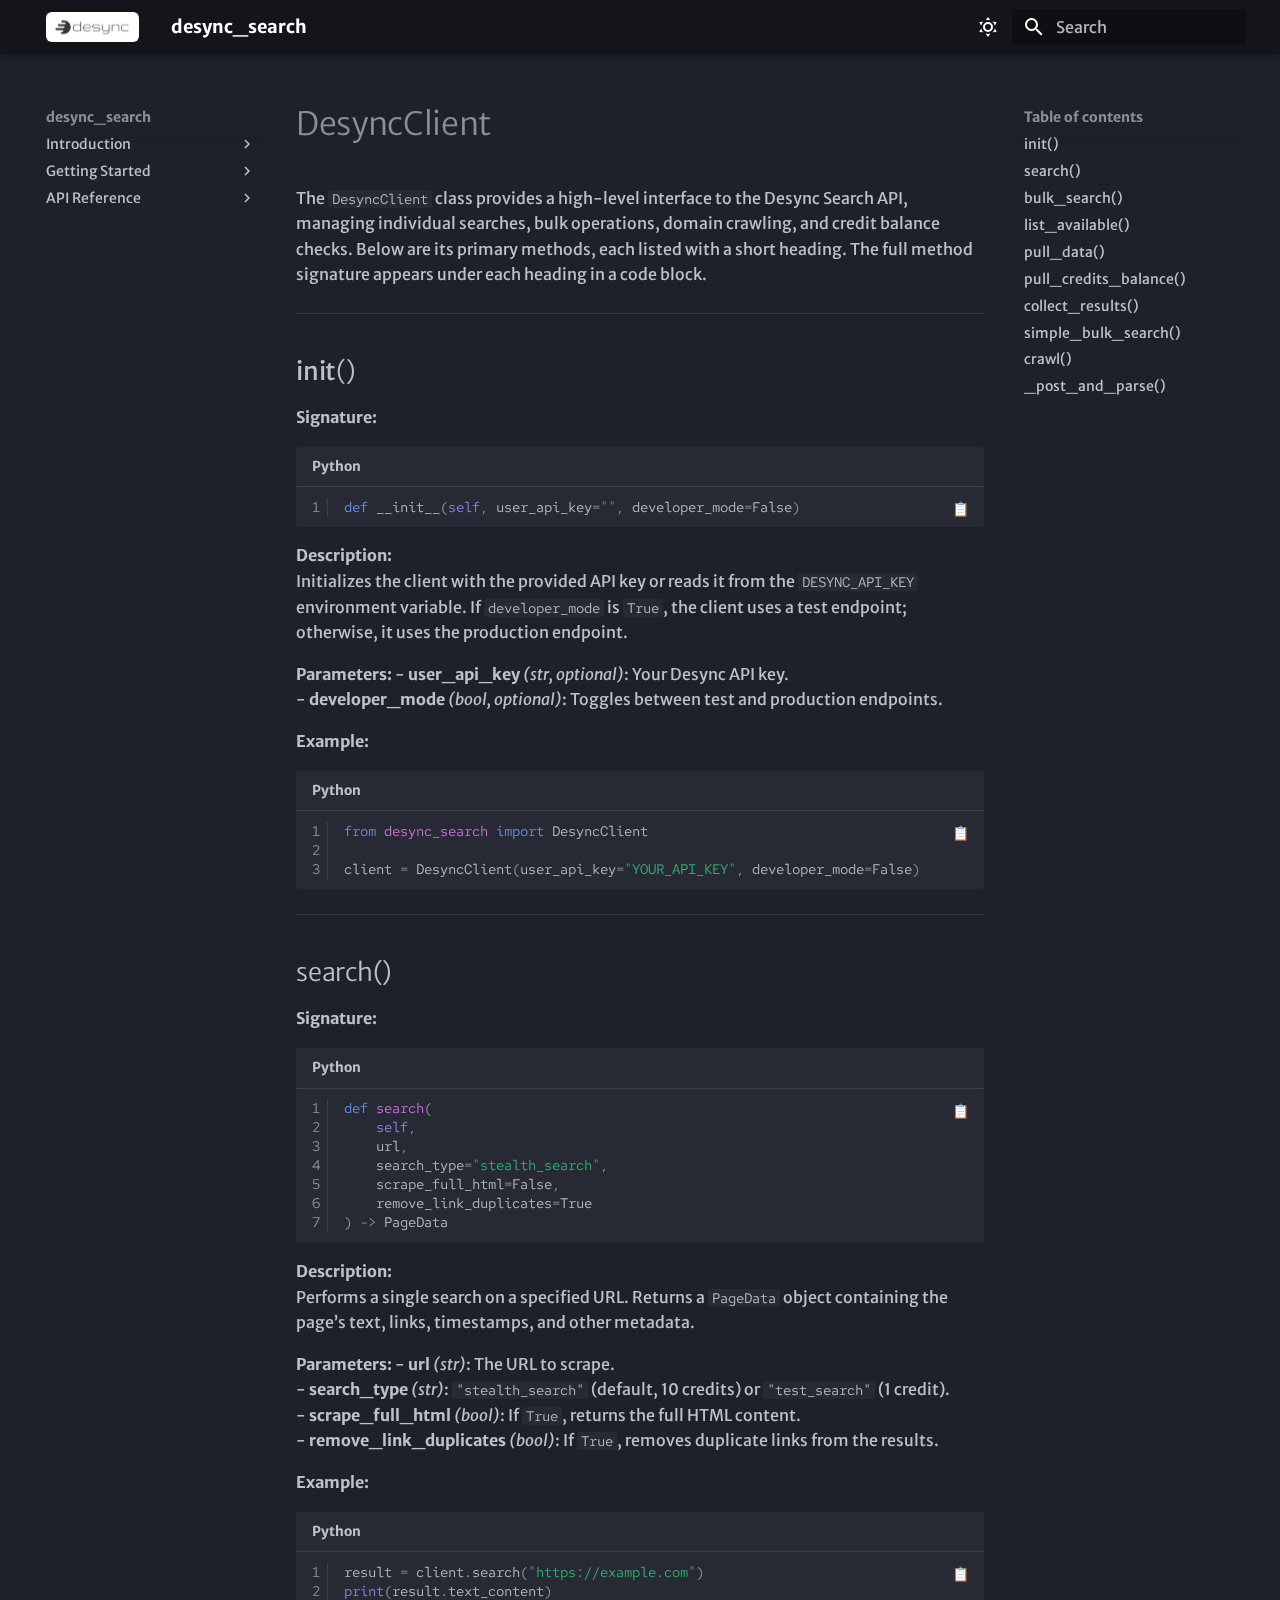
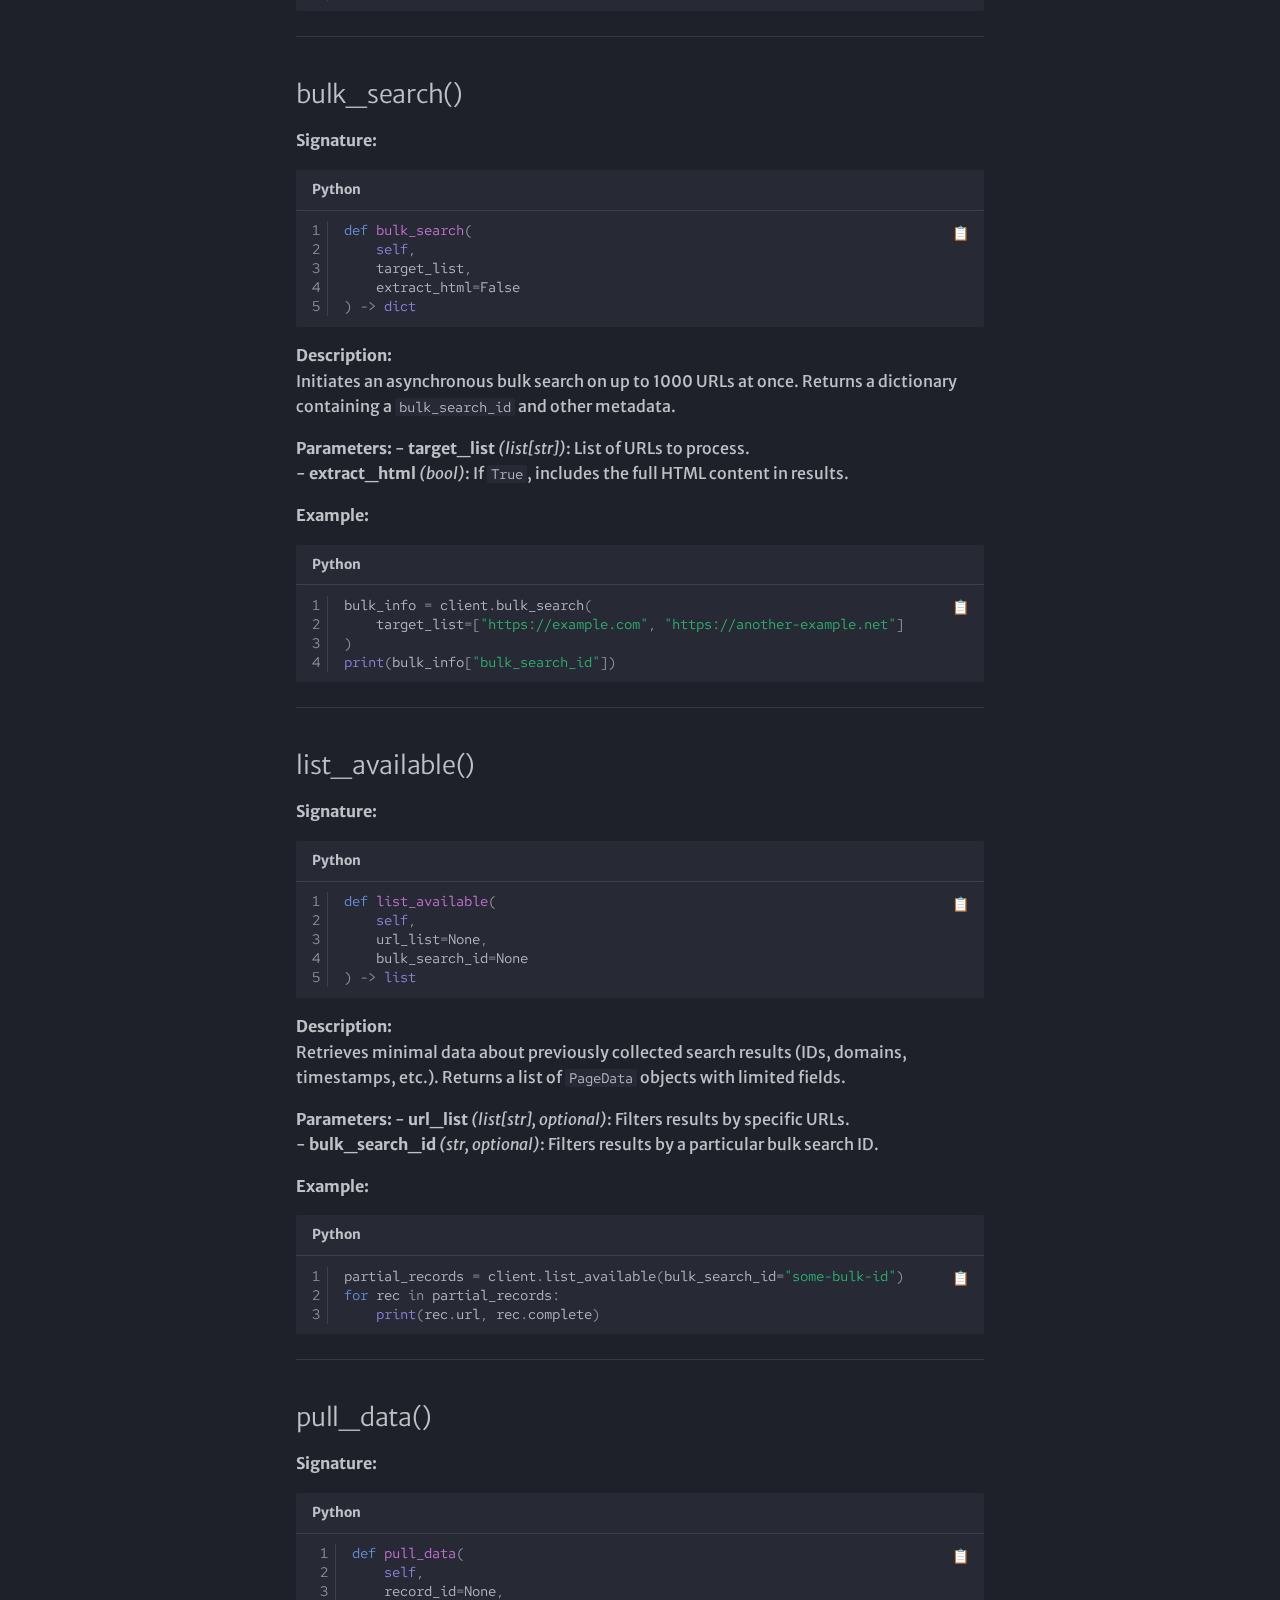
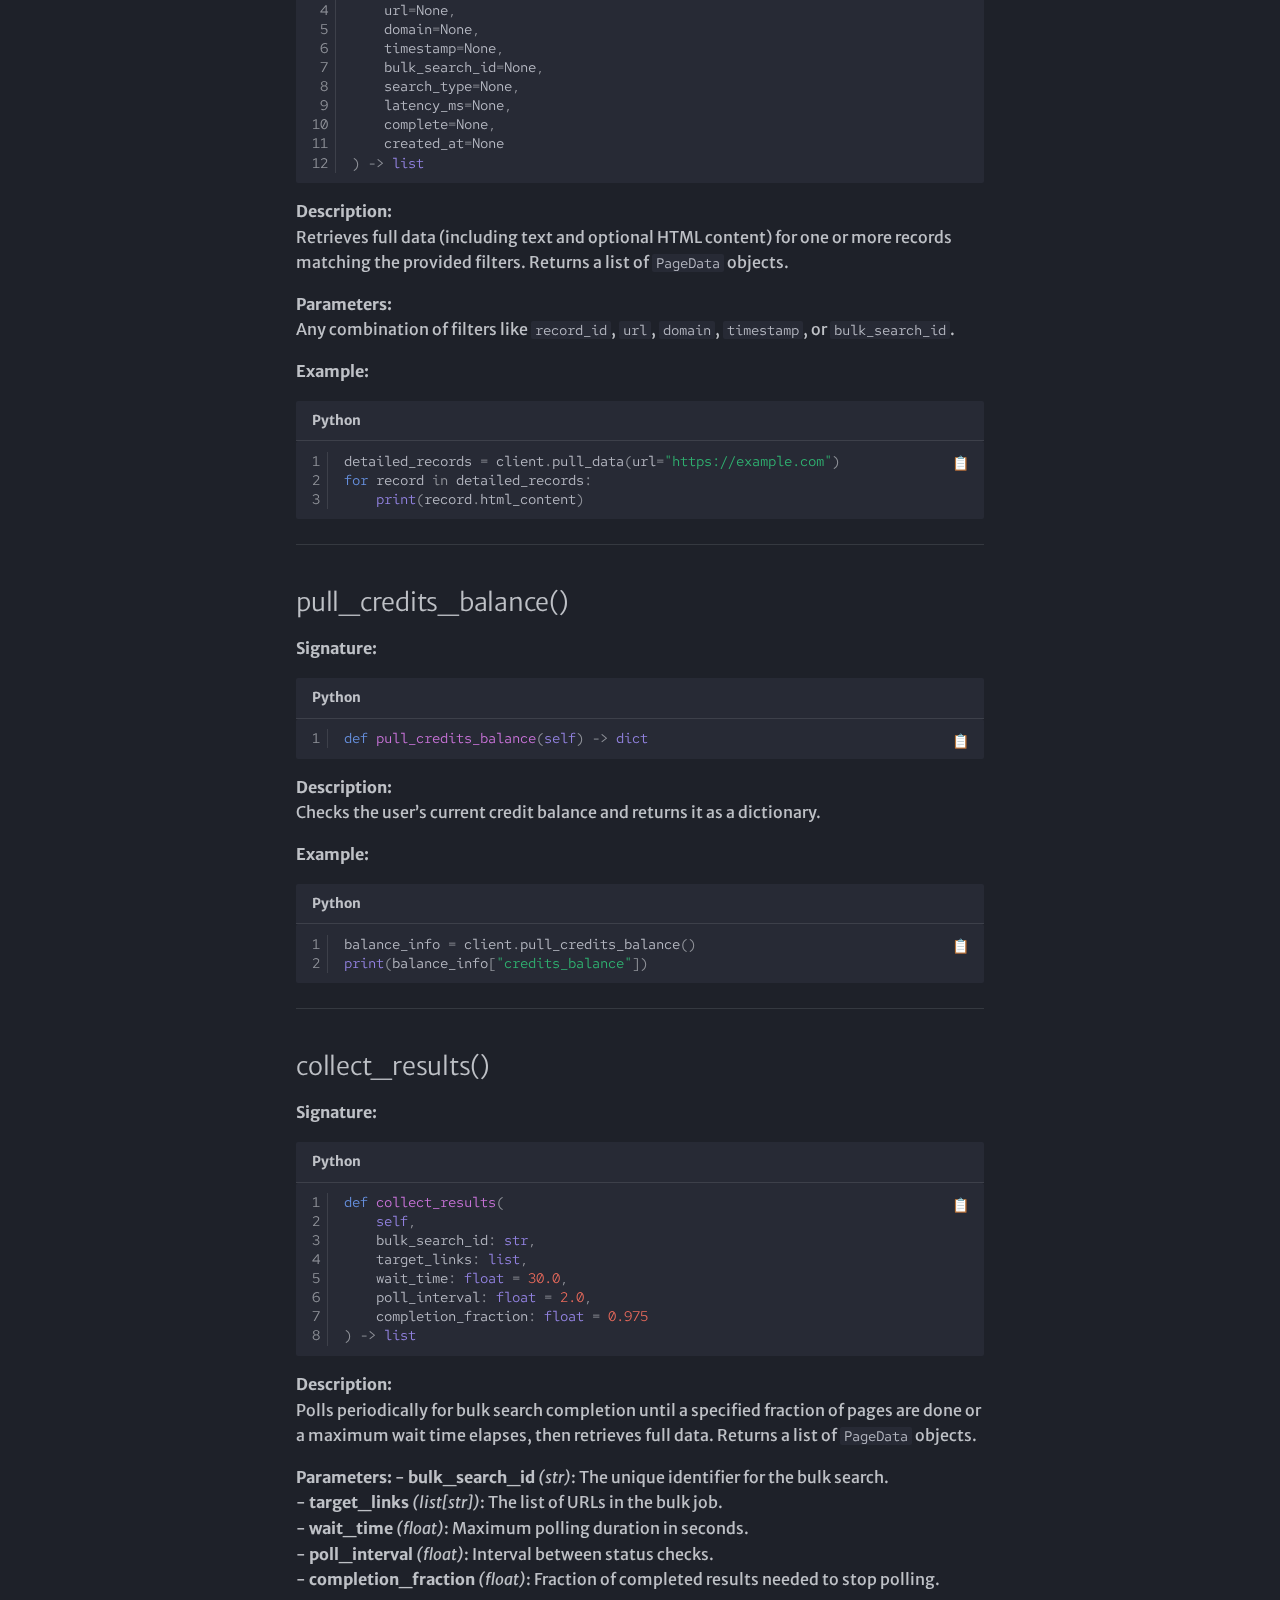
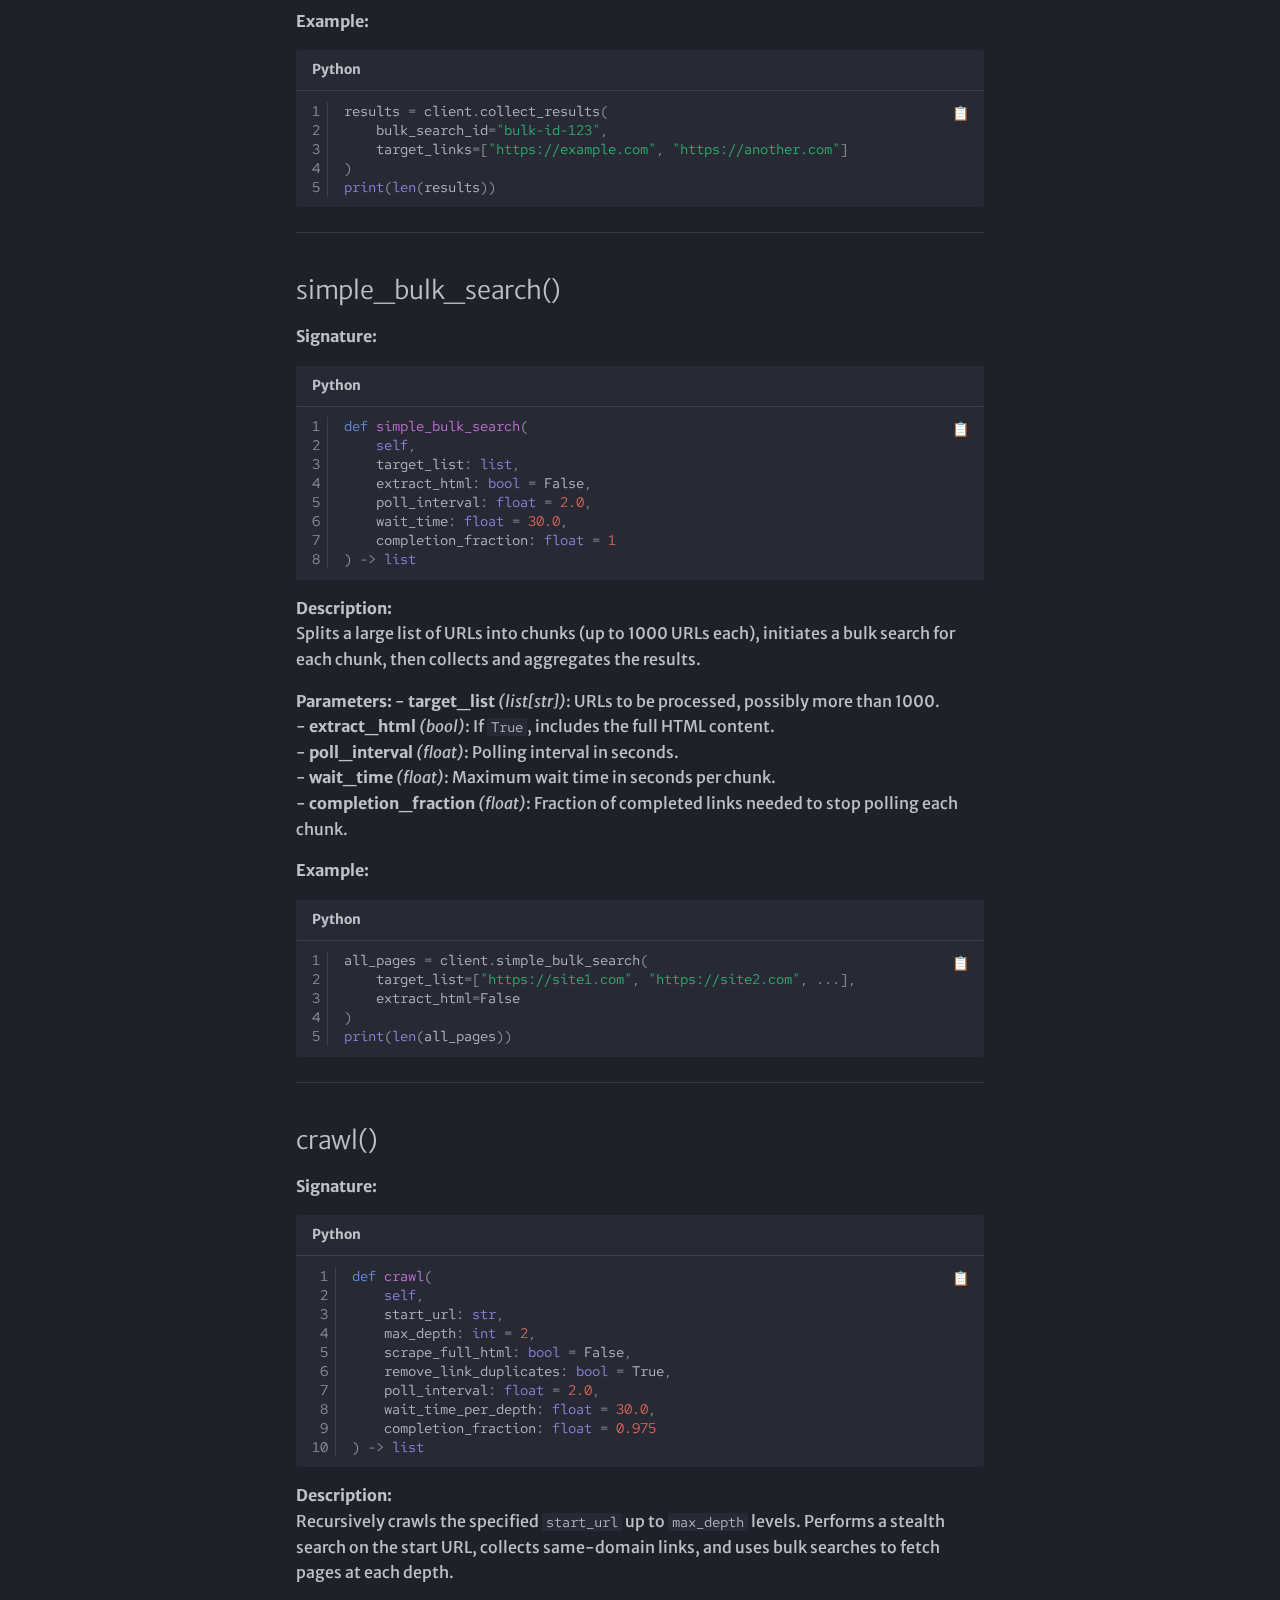
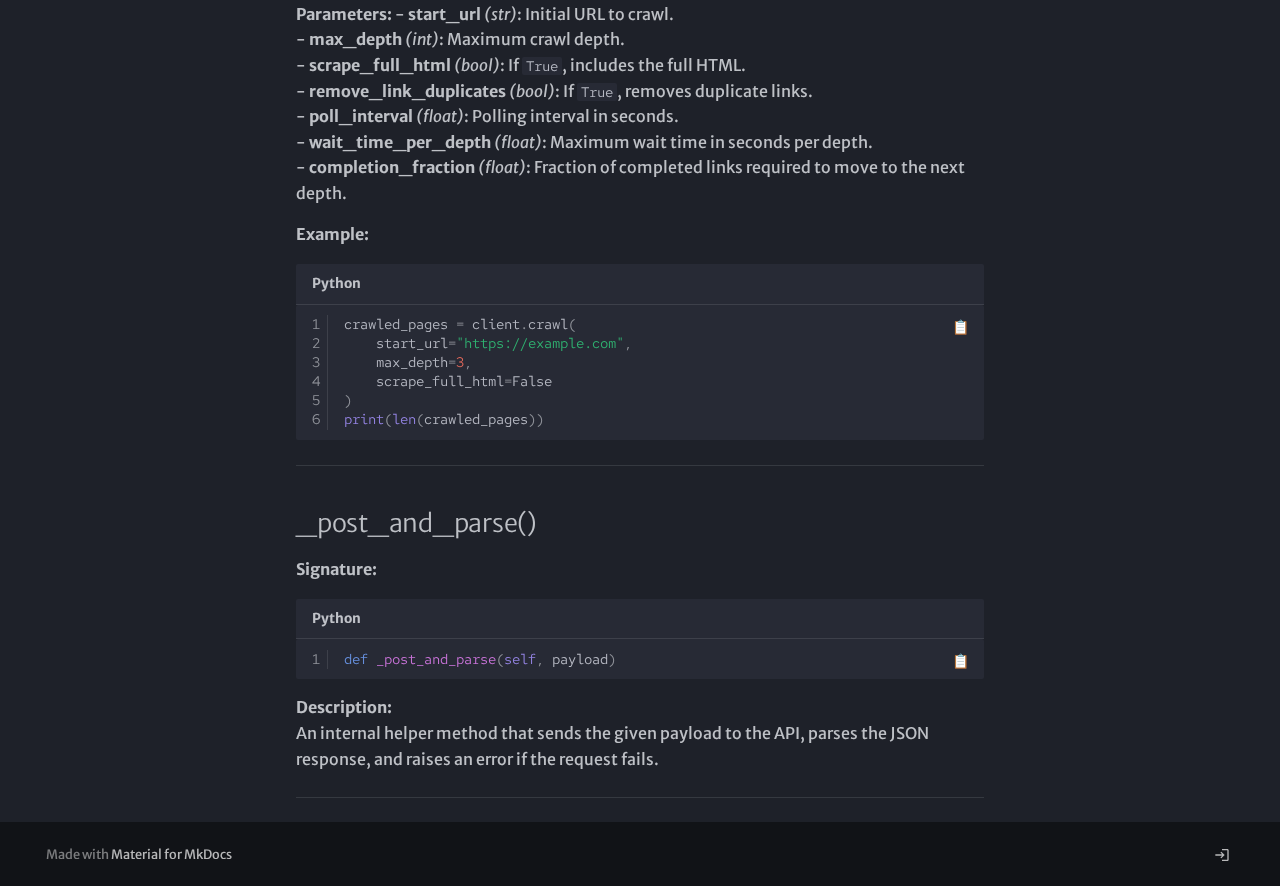
==== api/desyncclient/index.html @ 54e7da85 "Deployed e6607ff with MkDocs version: 1.6.1" ====
<!doctype html><html lang=en class=no-js> <head><meta charset=utf-8><meta name=viewport content="width=device-width,initial-scale=1"><link href=https://docs.desync.ai/api/desyncclient/ rel=canonical><link rel=icon href=../../assets/square_logo.png><meta name=generator content="mkdocs-1.6.1, mkdocs-material-9.6.9"><title>DesyncClient class - desync_search</title><link rel=stylesheet href=../../assets/stylesheets/main.4af4bdda.min.css><link rel=stylesheet href=../../assets/stylesheets/palette.06af60db.min.css><link rel=preconnect href=https://fonts.gstatic.com crossorigin><link rel=stylesheet href="https://fonts.googleapis.com/css?family=Merriweather-Sans:300,300i,400,400i,700,700i%7CRed+Hat+Mono:400,400i,700,700i&display=fallback"><style>:root{--md-text-font:"Merriweather-Sans";--md-code-font:"Red Hat Mono"}</style><link rel=stylesheet href=../../assets/copy.css><link rel=stylesheet href=../../assets/logo.css><script>__md_scope=new URL("../..",location),__md_hash=e=>[...e].reduce(((e,_)=>(e<<5)-e+_.charCodeAt(0)),0),__md_get=(e,_=localStorage,t=__md_scope)=>JSON.parse(_.getItem(t.pathname+"."+e)),__md_set=(e,_,t=localStorage,a=__md_scope)=>{try{t.setItem(a.pathname+"."+e,JSON.stringify(_))}catch(e){}}</script></head> <body dir=ltr data-md-color-scheme=slate data-md-color-primary=black data-md-color-accent=deep-purple> <input class=md-toggle data-md-toggle=drawer type=checkbox id=__drawer autocomplete=off> <input class=md-toggle data-md-toggle=search type=checkbox id=__search autocomplete=off> <label class=md-overlay for=__drawer></label> <div data-md-component=skip> <a href=#desyncclient class=md-skip> Skip to content </a> </div> <div data-md-component=announce> </div> <header class="md-header md-header--shadow" data-md-component=header> <nav class="md-header__inner md-grid" aria-label=Header> <a href=../.. title=desync_search class="md-header__button md-logo" aria-label=desync_search data-md-component=logo> <img src=../../assets/logo-dark.svg alt=logo> </a> <label class="md-header__button md-icon" for=__drawer> <svg xmlns=http://www.w3.org/2000/svg viewbox="0 0 24 24"><path d="M3 6h18v2H3zm0 5h18v2H3zm0 5h18v2H3z"/></svg> </label> <div class=md-header__title data-md-component=header-title> <div class=md-header__ellipsis> <div class=md-header__topic> <span class=md-ellipsis> desync_search </span> </div> <div class=md-header__topic data-md-component=header-topic> <span class=md-ellipsis> DesyncClient class </span> </div> </div> </div> <form class=md-header__option data-md-component=palette> <input class=md-option data-md-color-media data-md-color-scheme=slate data-md-color-primary=black data-md-color-accent=deep-purple aria-label="Dark mode" type=radio name=__palette id=__palette_0> <label class="md-header__button md-icon" title="Dark mode" for=__palette_1 hidden> <svg xmlns=http://www.w3.org/2000/svg viewbox="0 0 24 24"><path d="M12 7a5 5 0 0 1 5 5 5 5 0 0 1-5 5 5 5 0 0 1-5-5 5 5 0 0 1 5-5m0 2a3 3 0 0 0-3 3 3 3 0 0 0 3 3 3 3 0 0 0 3-3 3 3 0 0 0-3-3m0-7 2.39 3.42C13.65 5.15 12.84 5 12 5s-1.65.15-2.39.42zM3.34 7l4.16-.35A7.2 7.2 0 0 0 5.94 8.5c-.44.74-.69 1.5-.83 2.29zm.02 10 1.76-3.77a7.131 7.131 0 0 0 2.38 4.14zM20.65 7l-1.77 3.79a7.02 7.02 0 0 0-2.38-4.15zm-.01 10-4.14.36c.59-.51 1.12-1.14 1.54-1.86.42-.73.69-1.5.83-2.29zM12 22l-2.41-3.44c.74.27 1.55.44 2.41.44.82 0 1.63-.17 2.37-.44z"/></svg> </label> <input class=md-option data-md-color-media data-md-color-scheme=default data-md-color-primary=black data-md-color-accent=deep-purple aria-label="Light mode" type=radio name=__palette id=__palette_1> <label class="md-header__button md-icon" title="Light mode" for=__palette_0 hidden> <svg xmlns=http://www.w3.org/2000/svg viewbox="0 0 24 24"><path d="m17.75 4.09-2.53 1.94.91 3.06-2.63-1.81-2.63 1.81.91-3.06-2.53-1.94L12.44 4l1.06-3 1.06 3zm3.5 6.91-1.64 1.25.59 1.98-1.7-1.17-1.7 1.17.59-1.98L15.75 11l2.06-.05L18.5 9l.69 1.95zm-2.28 4.95c.83-.08 1.72 1.1 1.19 1.85-.32.45-.66.87-1.08 1.27C15.17 23 8.84 23 4.94 19.07c-3.91-3.9-3.91-10.24 0-14.14.4-.4.82-.76 1.27-1.08.75-.53 1.93.36 1.85 1.19-.27 2.86.69 5.83 2.89 8.02a9.96 9.96 0 0 0 8.02 2.89m-1.64 2.02a12.08 12.08 0 0 1-7.8-3.47c-2.17-2.19-3.33-5-3.49-7.82-2.81 3.14-2.7 7.96.31 10.98 3.02 3.01 7.84 3.12 10.98.31"/></svg> </label> </form> <script>var palette=__md_get("__palette");if(palette&&palette.color){if("(prefers-color-scheme)"===palette.color.media){var media=matchMedia("(prefers-color-scheme: light)"),input=document.querySelector(media.matches?"[data-md-color-media='(prefers-color-scheme: light)']":"[data-md-color-media='(prefers-color-scheme: dark)']");palette.color.media=input.getAttribute("data-md-color-media"),palette.color.scheme=input.getAttribute("data-md-color-scheme"),palette.color.primary=input.getAttribute("data-md-color-primary"),palette.color.accent=input.getAttribute("data-md-color-accent")}for(var[key,value]of Object.entries(palette.color))document.body.setAttribute("data-md-color-"+key,value)}</script> <label class="md-header__button md-icon" for=__search> <svg xmlns=http://www.w3.org/2000/svg viewbox="0 0 24 24"><path d="M9.5 3A6.5 6.5 0 0 1 16 9.5c0 1.61-.59 3.09-1.56 4.23l.27.27h.79l5 5-1.5 1.5-5-5v-.79l-.27-.27A6.52 6.52 0 0 1 9.5 16 6.5 6.5 0 0 1 3 9.5 6.5 6.5 0 0 1 9.5 3m0 2C7 5 5 7 5 9.5S7 14 9.5 14 14 12 14 9.5 12 5 9.5 5"/></svg> </label> <div class=md-search data-md-component=search role=dialog> <label class=md-search__overlay for=__search></label> <div class=md-search__inner role=search> <form class=md-search__form name=search> <input type=text class=md-search__input name=query aria-label=Search placeholder=Search autocapitalize=off autocorrect=off autocomplete=off spellcheck=false data-md-component=search-query required> <label class="md-search__icon md-icon" for=__search> <svg xmlns=http://www.w3.org/2000/svg viewbox="0 0 24 24"><path d="M9.5 3A6.5 6.5 0 0 1 16 9.5c0 1.61-.59 3.09-1.56 4.23l.27.27h.79l5 5-1.5 1.5-5-5v-.79l-.27-.27A6.52 6.52 0 0 1 9.5 16 6.5 6.5 0 0 1 3 9.5 6.5 6.5 0 0 1 9.5 3m0 2C7 5 5 7 5 9.5S7 14 9.5 14 14 12 14 9.5 12 5 9.5 5"/></svg> <svg xmlns=http://www.w3.org/2000/svg viewbox="0 0 24 24"><path d="M20 11v2H8l5.5 5.5-1.42 1.42L4.16 12l7.92-7.92L13.5 5.5 8 11z"/></svg> </label> <nav class=md-search__options aria-label=Search> <button type=reset class="md-search__icon md-icon" title=Clear aria-label=Clear tabindex=-1> <svg xmlns=http://www.w3.org/2000/svg viewbox="0 0 24 24"><path d="M19 6.41 17.59 5 12 10.59 6.41 5 5 6.41 10.59 12 5 17.59 6.41 19 12 13.41 17.59 19 19 17.59 13.41 12z"/></svg> </button> </nav> </form> <div class=md-search__output> <div class=md-search__scrollwrap tabindex=0 data-md-scrollfix> <div class=md-search-result data-md-component=search-result> <div class=md-search-result__meta> Initializing search </div> <ol class=md-search-result__list role=presentation></ol> </div> </div> </div> </div> </div> </nav> </header> <div class=md-container data-md-component=container> <main class=md-main data-md-component=main> <div class="md-main__inner md-grid"> <div class="md-sidebar md-sidebar--primary" data-md-component=sidebar data-md-type=navigation> <div class=md-sidebar__scrollwrap> <div class=md-sidebar__inner> <nav class="md-nav md-nav--primary" aria-label=Navigation data-md-level=0> <label class=md-nav__title for=__drawer> <a href=../.. title=desync_search class="md-nav__button md-logo" aria-label=desync_search data-md-component=logo> <img src=../../assets/logo-dark.svg alt=logo> </a> desync_search </label> <ul class=md-nav__list data-md-scrollfix> <li class="md-nav__item md-nav__item--nested"> <input class="md-nav__toggle md-toggle " type=checkbox id=__nav_1> <label class=md-nav__link for=__nav_1 id=__nav_1_label tabindex=0> <span class=md-ellipsis> Introduction </span> <span class="md-nav__icon md-icon"></span> </label> <nav class=md-nav data-md-level=1 aria-labelledby=__nav_1_label aria-expanded=false> <label class=md-nav__title for=__nav_1> <span class="md-nav__icon md-icon"></span> Introduction </label> <ul class=md-nav__list data-md-scrollfix> <li class=md-nav__item> <a href=../../pages/overview class=md-nav__link> <span class=md-ellipsis> Overview </span> </a> </li> <li class=md-nav__item> <a href=../../pages/create_api_key class=md-nav__link> <span class=md-ellipsis> Create an API Key </span> </a> </li> <li class=md-nav__item> <a href=../../pages/installation class=md-nav__link> <span class=md-ellipsis> Installation & Setup </span> </a> </li> </ul> </nav> </li> <li class="md-nav__item md-nav__item--nested"> <input class="md-nav__toggle md-toggle " type=checkbox id=__nav_2> <label class=md-nav__link for=__nav_2 id=__nav_2_label tabindex=0> <span class=md-ellipsis> Getting Started </span> <span class="md-nav__icon md-icon"></span> </label> <nav class=md-nav data-md-level=1 aria-labelledby=__nav_2_label aria-expanded=false> <label class=md-nav__title for=__nav_2> <span class="md-nav__icon md-icon"></span> Getting Started </label> <ul class=md-nav__list data-md-scrollfix> <li class=md-nav__item> <a href=../../pages/quickstart class=md-nav__link> <span class=md-ellipsis> Quickstart </span> </a> </li> </ul> </nav> </li> <li class="md-nav__item md-nav__item--nested"> <input class="md-nav__toggle md-toggle " type=checkbox id=__nav_3> <label class=md-nav__link for=__nav_3 id=__nav_3_label tabindex=0> <span class=md-ellipsis> API Reference </span> <span class="md-nav__icon md-icon"></span> </label> <nav class=md-nav data-md-level=1 aria-labelledby=__nav_3_label aria-expanded=false> <label class=md-nav__title for=__nav_3> <span class="md-nav__icon md-icon"></span> API Reference </label> <ul class=md-nav__list data-md-scrollfix> <li class=md-nav__item> <a href=. class=md-nav__link> <span class=md-ellipsis> DesyncClient </span> </a> </li> <li class=md-nav__item> <a href=../pagedata class=md-nav__link> <span class=md-ellipsis> PageData </span> </a> </li> </ul> </nav> </li> </ul> </nav> </div> </div> </div> <div class="md-sidebar md-sidebar--secondary" data-md-component=sidebar data-md-type=toc> <div class=md-sidebar__scrollwrap> <div class=md-sidebar__inner> <nav class="md-nav md-nav--secondary" aria-label="Table of contents"> <label class=md-nav__title for=__toc> <span class="md-nav__icon md-icon"></span> Table of contents </label> <ul class=md-nav__list data-md-component=toc data-md-scrollfix> <li class=md-nav__item> <a href=#init class=md-nav__link> <span class=md-ellipsis> init() </span> </a> </li> <li class=md-nav__item> <a href=#search class=md-nav__link> <span class=md-ellipsis> search() </span> </a> </li> <li class=md-nav__item> <a href=#bulk_search class=md-nav__link> <span class=md-ellipsis> bulk_search() </span> </a> </li> <li class=md-nav__item> <a href=#list_available class=md-nav__link> <span class=md-ellipsis> list_available() </span> </a> </li> <li class=md-nav__item> <a href=#pull_data class=md-nav__link> <span class=md-ellipsis> pull_data() </span> </a> </li> <li class=md-nav__item> <a href=#pull_credits_balance class=md-nav__link> <span class=md-ellipsis> pull_credits_balance() </span> </a> </li> <li class=md-nav__item> <a href=#collect_results class=md-nav__link> <span class=md-ellipsis> collect_results() </span> </a> </li> <li class=md-nav__item> <a href=#simple_bulk_search class=md-nav__link> <span class=md-ellipsis> simple_bulk_search() </span> </a> </li> <li class=md-nav__item> <a href=#crawl class=md-nav__link> <span class=md-ellipsis> crawl() </span> </a> </li> <li class=md-nav__item> <a href=#_post_and_parse class=md-nav__link> <span class=md-ellipsis> _post_and_parse() </span> </a> </li> </ul> </nav> </div> </div> </div> <div class=md-content data-md-component=content> <article class="md-content__inner md-typeset"> <h1 id=desyncclient>DesyncClient</h1> <p>The <code>DesyncClient</code> class provides a high-level interface to the Desync Search API, managing individual searches, bulk operations, domain crawling, and credit balance checks. Below are its primary methods, each listed with a short heading. The full method signature appears under each heading in a code block.</p> <hr> <h2 id=init><strong>init</strong>()</h2> <p><strong>Signature:</strong> <div class=highlight><table class=highlighttable><tr><th colspan=2 class=filename><span class=filename>Python</span></th></tr><tr><td class=linenos><div class=linenodiv><pre><span></span><span class=normal><a href=#__codelineno-0-1>1</a></span></pre></div></td><td class=code><div><pre><span></span><code><a id=__codelineno-0-1 name=__codelineno-0-1></a><span class=k>def</span><span class=w> </span><span class=fm>__init__</span><span class=p>(</span><span class=bp>self</span><span class=p>,</span> <span class=n>user_api_key</span><span class=o>=</span><span class=s2>&quot;&quot;</span><span class=p>,</span> <span class=n>developer_mode</span><span class=o>=</span><span class=kc>False</span><span class=p>)</span>
</code></pre></div></td></tr></table></div></p> <p><strong>Description:</strong><br> Initializes the client with the provided API key or reads it from the <code>DESYNC_API_KEY</code> environment variable. If <code>developer_mode</code> is <code>True</code>, the client uses a test endpoint; otherwise, it uses the production endpoint.</p> <p><strong>Parameters:</strong> - <strong>user_api_key</strong> <em>(str, optional)</em>: Your Desync API key.<br> - <strong>developer_mode</strong> <em>(bool, optional)</em>: Toggles between test and production endpoints.</p> <p><strong>Example:</strong> <div class=highlight><table class=highlighttable><tr><th colspan=2 class=filename><span class=filename>Python</span></th></tr><tr><td class=linenos><div class=linenodiv><pre><span></span><span class=normal><a href=#__codelineno-1-1>1</a></span>
<span class=normal><a href=#__codelineno-1-2>2</a></span>
<span class=normal><a href=#__codelineno-1-3>3</a></span></pre></div></td><td class=code><div><pre><span></span><code><a id=__codelineno-1-1 name=__codelineno-1-1></a><span class=kn>from</span><span class=w> </span><span class=nn>desync_search</span><span class=w> </span><span class=kn>import</span> <span class=n>DesyncClient</span>
<a id=__codelineno-1-2 name=__codelineno-1-2></a>
<a id=__codelineno-1-3 name=__codelineno-1-3></a><span class=n>client</span> <span class=o>=</span> <span class=n>DesyncClient</span><span class=p>(</span><span class=n>user_api_key</span><span class=o>=</span><span class=s2>&quot;YOUR_API_KEY&quot;</span><span class=p>,</span> <span class=n>developer_mode</span><span class=o>=</span><span class=kc>False</span><span class=p>)</span>
</code></pre></div></td></tr></table></div></p> <hr> <h2 id=search>search()</h2> <p><strong>Signature:</strong> <div class=highlight><table class=highlighttable><tr><th colspan=2 class=filename><span class=filename>Python</span></th></tr><tr><td class=linenos><div class=linenodiv><pre><span></span><span class=normal><a href=#__codelineno-2-1>1</a></span>
<span class=normal><a href=#__codelineno-2-2>2</a></span>
<span class=normal><a href=#__codelineno-2-3>3</a></span>
<span class=normal><a href=#__codelineno-2-4>4</a></span>
<span class=normal><a href=#__codelineno-2-5>5</a></span>
<span class=normal><a href=#__codelineno-2-6>6</a></span>
<span class=normal><a href=#__codelineno-2-7>7</a></span></pre></div></td><td class=code><div><pre><span></span><code><a id=__codelineno-2-1 name=__codelineno-2-1></a><span class=k>def</span><span class=w> </span><span class=nf>search</span><span class=p>(</span>
<a id=__codelineno-2-2 name=__codelineno-2-2></a>    <span class=bp>self</span><span class=p>,</span>
<a id=__codelineno-2-3 name=__codelineno-2-3></a>    <span class=n>url</span><span class=p>,</span>
<a id=__codelineno-2-4 name=__codelineno-2-4></a>    <span class=n>search_type</span><span class=o>=</span><span class=s2>&quot;stealth_search&quot;</span><span class=p>,</span>
<a id=__codelineno-2-5 name=__codelineno-2-5></a>    <span class=n>scrape_full_html</span><span class=o>=</span><span class=kc>False</span><span class=p>,</span>
<a id=__codelineno-2-6 name=__codelineno-2-6></a>    <span class=n>remove_link_duplicates</span><span class=o>=</span><span class=kc>True</span>
<a id=__codelineno-2-7 name=__codelineno-2-7></a><span class=p>)</span> <span class=o>-&gt;</span> <span class=n>PageData</span>
</code></pre></div></td></tr></table></div></p> <p><strong>Description:</strong><br> Performs a single search on a specified URL. Returns a <code>PageData</code> object containing the page’s text, links, timestamps, and other metadata.</p> <p><strong>Parameters:</strong> - <strong>url</strong> <em>(str)</em>: The URL to scrape.<br> - <strong>search_type</strong> <em>(str)</em>: <code>"stealth_search"</code> (default, 10 credits) or <code>"test_search"</code> (1 credit).<br> - <strong>scrape_full_html</strong> <em>(bool)</em>: If <code>True</code>, returns the full HTML content.<br> - <strong>remove_link_duplicates</strong> <em>(bool)</em>: If <code>True</code>, removes duplicate links from the results.</p> <p><strong>Example:</strong> <div class=highlight><table class=highlighttable><tr><th colspan=2 class=filename><span class=filename>Python</span></th></tr><tr><td class=linenos><div class=linenodiv><pre><span></span><span class=normal><a href=#__codelineno-3-1>1</a></span>
<span class=normal><a href=#__codelineno-3-2>2</a></span></pre></div></td><td class=code><div><pre><span></span><code><a id=__codelineno-3-1 name=__codelineno-3-1></a><span class=n>result</span> <span class=o>=</span> <span class=n>client</span><span class=o>.</span><span class=n>search</span><span class=p>(</span><span class=s2>&quot;https://example.com&quot;</span><span class=p>)</span>
<a id=__codelineno-3-2 name=__codelineno-3-2></a><span class=nb>print</span><span class=p>(</span><span class=n>result</span><span class=o>.</span><span class=n>text_content</span><span class=p>)</span>
</code></pre></div></td></tr></table></div></p> <hr> <h2 id=bulk_search>bulk_search()</h2> <p><strong>Signature:</strong> <div class=highlight><table class=highlighttable><tr><th colspan=2 class=filename><span class=filename>Python</span></th></tr><tr><td class=linenos><div class=linenodiv><pre><span></span><span class=normal><a href=#__codelineno-4-1>1</a></span>
<span class=normal><a href=#__codelineno-4-2>2</a></span>
<span class=normal><a href=#__codelineno-4-3>3</a></span>
<span class=normal><a href=#__codelineno-4-4>4</a></span>
<span class=normal><a href=#__codelineno-4-5>5</a></span></pre></div></td><td class=code><div><pre><span></span><code><a id=__codelineno-4-1 name=__codelineno-4-1></a><span class=k>def</span><span class=w> </span><span class=nf>bulk_search</span><span class=p>(</span>
<a id=__codelineno-4-2 name=__codelineno-4-2></a>    <span class=bp>self</span><span class=p>,</span>
<a id=__codelineno-4-3 name=__codelineno-4-3></a>    <span class=n>target_list</span><span class=p>,</span>
<a id=__codelineno-4-4 name=__codelineno-4-4></a>    <span class=n>extract_html</span><span class=o>=</span><span class=kc>False</span>
<a id=__codelineno-4-5 name=__codelineno-4-5></a><span class=p>)</span> <span class=o>-&gt;</span> <span class=nb>dict</span>
</code></pre></div></td></tr></table></div></p> <p><strong>Description:</strong><br> Initiates an asynchronous bulk search on up to 1000 URLs at once. Returns a dictionary containing a <code>bulk_search_id</code> and other metadata.</p> <p><strong>Parameters:</strong> - <strong>target_list</strong> <em>(list[str])</em>: List of URLs to process.<br> - <strong>extract_html</strong> <em>(bool)</em>: If <code>True</code>, includes the full HTML content in results.</p> <p><strong>Example:</strong> <div class=highlight><table class=highlighttable><tr><th colspan=2 class=filename><span class=filename>Python</span></th></tr><tr><td class=linenos><div class=linenodiv><pre><span></span><span class=normal><a href=#__codelineno-5-1>1</a></span>
<span class=normal><a href=#__codelineno-5-2>2</a></span>
<span class=normal><a href=#__codelineno-5-3>3</a></span>
<span class=normal><a href=#__codelineno-5-4>4</a></span></pre></div></td><td class=code><div><pre><span></span><code><a id=__codelineno-5-1 name=__codelineno-5-1></a><span class=n>bulk_info</span> <span class=o>=</span> <span class=n>client</span><span class=o>.</span><span class=n>bulk_search</span><span class=p>(</span>
<a id=__codelineno-5-2 name=__codelineno-5-2></a>    <span class=n>target_list</span><span class=o>=</span><span class=p>[</span><span class=s2>&quot;https://example.com&quot;</span><span class=p>,</span> <span class=s2>&quot;https://another-example.net&quot;</span><span class=p>]</span>
<a id=__codelineno-5-3 name=__codelineno-5-3></a><span class=p>)</span>
<a id=__codelineno-5-4 name=__codelineno-5-4></a><span class=nb>print</span><span class=p>(</span><span class=n>bulk_info</span><span class=p>[</span><span class=s2>&quot;bulk_search_id&quot;</span><span class=p>])</span>
</code></pre></div></td></tr></table></div></p> <hr> <h2 id=list_available>list_available()</h2> <p><strong>Signature:</strong> <div class=highlight><table class=highlighttable><tr><th colspan=2 class=filename><span class=filename>Python</span></th></tr><tr><td class=linenos><div class=linenodiv><pre><span></span><span class=normal><a href=#__codelineno-6-1>1</a></span>
<span class=normal><a href=#__codelineno-6-2>2</a></span>
<span class=normal><a href=#__codelineno-6-3>3</a></span>
<span class=normal><a href=#__codelineno-6-4>4</a></span>
<span class=normal><a href=#__codelineno-6-5>5</a></span></pre></div></td><td class=code><div><pre><span></span><code><a id=__codelineno-6-1 name=__codelineno-6-1></a><span class=k>def</span><span class=w> </span><span class=nf>list_available</span><span class=p>(</span>
<a id=__codelineno-6-2 name=__codelineno-6-2></a>    <span class=bp>self</span><span class=p>,</span>
<a id=__codelineno-6-3 name=__codelineno-6-3></a>    <span class=n>url_list</span><span class=o>=</span><span class=kc>None</span><span class=p>,</span>
<a id=__codelineno-6-4 name=__codelineno-6-4></a>    <span class=n>bulk_search_id</span><span class=o>=</span><span class=kc>None</span>
<a id=__codelineno-6-5 name=__codelineno-6-5></a><span class=p>)</span> <span class=o>-&gt;</span> <span class=nb>list</span>
</code></pre></div></td></tr></table></div></p> <p><strong>Description:</strong><br> Retrieves minimal data about previously collected search results (IDs, domains, timestamps, etc.). Returns a list of <code>PageData</code> objects with limited fields.</p> <p><strong>Parameters:</strong> - <strong>url_list</strong> <em>(list[str], optional)</em>: Filters results by specific URLs.<br> - <strong>bulk_search_id</strong> <em>(str, optional)</em>: Filters results by a particular bulk search ID.</p> <p><strong>Example:</strong> <div class=highlight><table class=highlighttable><tr><th colspan=2 class=filename><span class=filename>Python</span></th></tr><tr><td class=linenos><div class=linenodiv><pre><span></span><span class=normal><a href=#__codelineno-7-1>1</a></span>
<span class=normal><a href=#__codelineno-7-2>2</a></span>
<span class=normal><a href=#__codelineno-7-3>3</a></span></pre></div></td><td class=code><div><pre><span></span><code><a id=__codelineno-7-1 name=__codelineno-7-1></a><span class=n>partial_records</span> <span class=o>=</span> <span class=n>client</span><span class=o>.</span><span class=n>list_available</span><span class=p>(</span><span class=n>bulk_search_id</span><span class=o>=</span><span class=s2>&quot;some-bulk-id&quot;</span><span class=p>)</span>
<a id=__codelineno-7-2 name=__codelineno-7-2></a><span class=k>for</span> <span class=n>rec</span> <span class=ow>in</span> <span class=n>partial_records</span><span class=p>:</span>
<a id=__codelineno-7-3 name=__codelineno-7-3></a>    <span class=nb>print</span><span class=p>(</span><span class=n>rec</span><span class=o>.</span><span class=n>url</span><span class=p>,</span> <span class=n>rec</span><span class=o>.</span><span class=n>complete</span><span class=p>)</span>
</code></pre></div></td></tr></table></div></p> <hr> <h2 id=pull_data>pull_data()</h2> <p><strong>Signature:</strong> <div class=highlight><table class=highlighttable><tr><th colspan=2 class=filename><span class=filename>Python</span></th></tr><tr><td class=linenos><div class=linenodiv><pre><span></span><span class=normal><a href=#__codelineno-8-1> 1</a></span>
<span class=normal><a href=#__codelineno-8-2> 2</a></span>
<span class=normal><a href=#__codelineno-8-3> 3</a></span>
<span class=normal><a href=#__codelineno-8-4> 4</a></span>
<span class=normal><a href=#__codelineno-8-5> 5</a></span>
<span class=normal><a href=#__codelineno-8-6> 6</a></span>
<span class=normal><a href=#__codelineno-8-7> 7</a></span>
<span class=normal><a href=#__codelineno-8-8> 8</a></span>
<span class=normal><a href=#__codelineno-8-9> 9</a></span>
<span class=normal><a href=#__codelineno-8-10>10</a></span>
<span class=normal><a href=#__codelineno-8-11>11</a></span>
<span class=normal><a href=#__codelineno-8-12>12</a></span></pre></div></td><td class=code><div><pre><span></span><code><a id=__codelineno-8-1 name=__codelineno-8-1></a><span class=k>def</span><span class=w> </span><span class=nf>pull_data</span><span class=p>(</span>
<a id=__codelineno-8-2 name=__codelineno-8-2></a>    <span class=bp>self</span><span class=p>,</span>
<a id=__codelineno-8-3 name=__codelineno-8-3></a>    <span class=n>record_id</span><span class=o>=</span><span class=kc>None</span><span class=p>,</span>
<a id=__codelineno-8-4 name=__codelineno-8-4></a>    <span class=n>url</span><span class=o>=</span><span class=kc>None</span><span class=p>,</span>
<a id=__codelineno-8-5 name=__codelineno-8-5></a>    <span class=n>domain</span><span class=o>=</span><span class=kc>None</span><span class=p>,</span>
<a id=__codelineno-8-6 name=__codelineno-8-6></a>    <span class=n>timestamp</span><span class=o>=</span><span class=kc>None</span><span class=p>,</span>
<a id=__codelineno-8-7 name=__codelineno-8-7></a>    <span class=n>bulk_search_id</span><span class=o>=</span><span class=kc>None</span><span class=p>,</span>
<a id=__codelineno-8-8 name=__codelineno-8-8></a>    <span class=n>search_type</span><span class=o>=</span><span class=kc>None</span><span class=p>,</span>
<a id=__codelineno-8-9 name=__codelineno-8-9></a>    <span class=n>latency_ms</span><span class=o>=</span><span class=kc>None</span><span class=p>,</span>
<a id=__codelineno-8-10 name=__codelineno-8-10></a>    <span class=n>complete</span><span class=o>=</span><span class=kc>None</span><span class=p>,</span>
<a id=__codelineno-8-11 name=__codelineno-8-11></a>    <span class=n>created_at</span><span class=o>=</span><span class=kc>None</span>
<a id=__codelineno-8-12 name=__codelineno-8-12></a><span class=p>)</span> <span class=o>-&gt;</span> <span class=nb>list</span>
</code></pre></div></td></tr></table></div></p> <p><strong>Description:</strong><br> Retrieves full data (including text and optional HTML content) for one or more records matching the provided filters. Returns a list of <code>PageData</code> objects.</p> <p><strong>Parameters:</strong><br> Any combination of filters like <code>record_id</code>, <code>url</code>, <code>domain</code>, <code>timestamp</code>, or <code>bulk_search_id</code>.</p> <p><strong>Example:</strong> <div class=highlight><table class=highlighttable><tr><th colspan=2 class=filename><span class=filename>Python</span></th></tr><tr><td class=linenos><div class=linenodiv><pre><span></span><span class=normal><a href=#__codelineno-9-1>1</a></span>
<span class=normal><a href=#__codelineno-9-2>2</a></span>
<span class=normal><a href=#__codelineno-9-3>3</a></span></pre></div></td><td class=code><div><pre><span></span><code><a id=__codelineno-9-1 name=__codelineno-9-1></a><span class=n>detailed_records</span> <span class=o>=</span> <span class=n>client</span><span class=o>.</span><span class=n>pull_data</span><span class=p>(</span><span class=n>url</span><span class=o>=</span><span class=s2>&quot;https://example.com&quot;</span><span class=p>)</span>
<a id=__codelineno-9-2 name=__codelineno-9-2></a><span class=k>for</span> <span class=n>record</span> <span class=ow>in</span> <span class=n>detailed_records</span><span class=p>:</span>
<a id=__codelineno-9-3 name=__codelineno-9-3></a>    <span class=nb>print</span><span class=p>(</span><span class=n>record</span><span class=o>.</span><span class=n>html_content</span><span class=p>)</span>
</code></pre></div></td></tr></table></div></p> <hr> <h2 id=pull_credits_balance>pull_credits_balance()</h2> <p><strong>Signature:</strong> <div class=highlight><table class=highlighttable><tr><th colspan=2 class=filename><span class=filename>Python</span></th></tr><tr><td class=linenos><div class=linenodiv><pre><span></span><span class=normal><a href=#__codelineno-10-1>1</a></span></pre></div></td><td class=code><div><pre><span></span><code><a id=__codelineno-10-1 name=__codelineno-10-1></a><span class=k>def</span><span class=w> </span><span class=nf>pull_credits_balance</span><span class=p>(</span><span class=bp>self</span><span class=p>)</span> <span class=o>-&gt;</span> <span class=nb>dict</span>
</code></pre></div></td></tr></table></div></p> <p><strong>Description:</strong><br> Checks the user’s current credit balance and returns it as a dictionary.</p> <p><strong>Example:</strong> <div class=highlight><table class=highlighttable><tr><th colspan=2 class=filename><span class=filename>Python</span></th></tr><tr><td class=linenos><div class=linenodiv><pre><span></span><span class=normal><a href=#__codelineno-11-1>1</a></span>
<span class=normal><a href=#__codelineno-11-2>2</a></span></pre></div></td><td class=code><div><pre><span></span><code><a id=__codelineno-11-1 name=__codelineno-11-1></a><span class=n>balance_info</span> <span class=o>=</span> <span class=n>client</span><span class=o>.</span><span class=n>pull_credits_balance</span><span class=p>()</span>
<a id=__codelineno-11-2 name=__codelineno-11-2></a><span class=nb>print</span><span class=p>(</span><span class=n>balance_info</span><span class=p>[</span><span class=s2>&quot;credits_balance&quot;</span><span class=p>])</span>
</code></pre></div></td></tr></table></div></p> <hr> <h2 id=collect_results>collect_results()</h2> <p><strong>Signature:</strong> <div class=highlight><table class=highlighttable><tr><th colspan=2 class=filename><span class=filename>Python</span></th></tr><tr><td class=linenos><div class=linenodiv><pre><span></span><span class=normal><a href=#__codelineno-12-1>1</a></span>
<span class=normal><a href=#__codelineno-12-2>2</a></span>
<span class=normal><a href=#__codelineno-12-3>3</a></span>
<span class=normal><a href=#__codelineno-12-4>4</a></span>
<span class=normal><a href=#__codelineno-12-5>5</a></span>
<span class=normal><a href=#__codelineno-12-6>6</a></span>
<span class=normal><a href=#__codelineno-12-7>7</a></span>
<span class=normal><a href=#__codelineno-12-8>8</a></span></pre></div></td><td class=code><div><pre><span></span><code><a id=__codelineno-12-1 name=__codelineno-12-1></a><span class=k>def</span><span class=w> </span><span class=nf>collect_results</span><span class=p>(</span>
<a id=__codelineno-12-2 name=__codelineno-12-2></a>    <span class=bp>self</span><span class=p>,</span>
<a id=__codelineno-12-3 name=__codelineno-12-3></a>    <span class=n>bulk_search_id</span><span class=p>:</span> <span class=nb>str</span><span class=p>,</span>
<a id=__codelineno-12-4 name=__codelineno-12-4></a>    <span class=n>target_links</span><span class=p>:</span> <span class=nb>list</span><span class=p>,</span>
<a id=__codelineno-12-5 name=__codelineno-12-5></a>    <span class=n>wait_time</span><span class=p>:</span> <span class=nb>float</span> <span class=o>=</span> <span class=mf>30.0</span><span class=p>,</span>
<a id=__codelineno-12-6 name=__codelineno-12-6></a>    <span class=n>poll_interval</span><span class=p>:</span> <span class=nb>float</span> <span class=o>=</span> <span class=mf>2.0</span><span class=p>,</span>
<a id=__codelineno-12-7 name=__codelineno-12-7></a>    <span class=n>completion_fraction</span><span class=p>:</span> <span class=nb>float</span> <span class=o>=</span> <span class=mf>0.975</span>
<a id=__codelineno-12-8 name=__codelineno-12-8></a><span class=p>)</span> <span class=o>-&gt;</span> <span class=nb>list</span>
</code></pre></div></td></tr></table></div></p> <p><strong>Description:</strong><br> Polls periodically for bulk search completion until a specified fraction of pages are done or a maximum wait time elapses, then retrieves full data. Returns a list of <code>PageData</code> objects.</p> <p><strong>Parameters:</strong> - <strong>bulk_search_id</strong> <em>(str)</em>: The unique identifier for the bulk search.<br> - <strong>target_links</strong> <em>(list[str])</em>: The list of URLs in the bulk job.<br> - <strong>wait_time</strong> <em>(float)</em>: Maximum polling duration in seconds.<br> - <strong>poll_interval</strong> <em>(float)</em>: Interval between status checks.<br> - <strong>completion_fraction</strong> <em>(float)</em>: Fraction of completed results needed to stop polling.</p> <p><strong>Example:</strong> <div class=highlight><table class=highlighttable><tr><th colspan=2 class=filename><span class=filename>Python</span></th></tr><tr><td class=linenos><div class=linenodiv><pre><span></span><span class=normal><a href=#__codelineno-13-1>1</a></span>
<span class=normal><a href=#__codelineno-13-2>2</a></span>
<span class=normal><a href=#__codelineno-13-3>3</a></span>
<span class=normal><a href=#__codelineno-13-4>4</a></span>
<span class=normal><a href=#__codelineno-13-5>5</a></span></pre></div></td><td class=code><div><pre><span></span><code><a id=__codelineno-13-1 name=__codelineno-13-1></a><span class=n>results</span> <span class=o>=</span> <span class=n>client</span><span class=o>.</span><span class=n>collect_results</span><span class=p>(</span>
<a id=__codelineno-13-2 name=__codelineno-13-2></a>    <span class=n>bulk_search_id</span><span class=o>=</span><span class=s2>&quot;bulk-id-123&quot;</span><span class=p>,</span>
<a id=__codelineno-13-3 name=__codelineno-13-3></a>    <span class=n>target_links</span><span class=o>=</span><span class=p>[</span><span class=s2>&quot;https://example.com&quot;</span><span class=p>,</span> <span class=s2>&quot;https://another.com&quot;</span><span class=p>]</span>
<a id=__codelineno-13-4 name=__codelineno-13-4></a><span class=p>)</span>
<a id=__codelineno-13-5 name=__codelineno-13-5></a><span class=nb>print</span><span class=p>(</span><span class=nb>len</span><span class=p>(</span><span class=n>results</span><span class=p>))</span>
</code></pre></div></td></tr></table></div></p> <hr> <h2 id=simple_bulk_search>simple_bulk_search()</h2> <p><strong>Signature:</strong> <div class=highlight><table class=highlighttable><tr><th colspan=2 class=filename><span class=filename>Python</span></th></tr><tr><td class=linenos><div class=linenodiv><pre><span></span><span class=normal><a href=#__codelineno-14-1>1</a></span>
<span class=normal><a href=#__codelineno-14-2>2</a></span>
<span class=normal><a href=#__codelineno-14-3>3</a></span>
<span class=normal><a href=#__codelineno-14-4>4</a></span>
<span class=normal><a href=#__codelineno-14-5>5</a></span>
<span class=normal><a href=#__codelineno-14-6>6</a></span>
<span class=normal><a href=#__codelineno-14-7>7</a></span>
<span class=normal><a href=#__codelineno-14-8>8</a></span></pre></div></td><td class=code><div><pre><span></span><code><a id=__codelineno-14-1 name=__codelineno-14-1></a><span class=k>def</span><span class=w> </span><span class=nf>simple_bulk_search</span><span class=p>(</span>
<a id=__codelineno-14-2 name=__codelineno-14-2></a>    <span class=bp>self</span><span class=p>,</span>
<a id=__codelineno-14-3 name=__codelineno-14-3></a>    <span class=n>target_list</span><span class=p>:</span> <span class=nb>list</span><span class=p>,</span>
<a id=__codelineno-14-4 name=__codelineno-14-4></a>    <span class=n>extract_html</span><span class=p>:</span> <span class=nb>bool</span> <span class=o>=</span> <span class=kc>False</span><span class=p>,</span>
<a id=__codelineno-14-5 name=__codelineno-14-5></a>    <span class=n>poll_interval</span><span class=p>:</span> <span class=nb>float</span> <span class=o>=</span> <span class=mf>2.0</span><span class=p>,</span>
<a id=__codelineno-14-6 name=__codelineno-14-6></a>    <span class=n>wait_time</span><span class=p>:</span> <span class=nb>float</span> <span class=o>=</span> <span class=mf>30.0</span><span class=p>,</span>
<a id=__codelineno-14-7 name=__codelineno-14-7></a>    <span class=n>completion_fraction</span><span class=p>:</span> <span class=nb>float</span> <span class=o>=</span> <span class=mi>1</span>
<a id=__codelineno-14-8 name=__codelineno-14-8></a><span class=p>)</span> <span class=o>-&gt;</span> <span class=nb>list</span>
</code></pre></div></td></tr></table></div></p> <p><strong>Description:</strong><br> Splits a large list of URLs into chunks (up to 1000 URLs each), initiates a bulk search for each chunk, then collects and aggregates the results.</p> <p><strong>Parameters:</strong> - <strong>target_list</strong> <em>(list[str])</em>: URLs to be processed, possibly more than 1000.<br> - <strong>extract_html</strong> <em>(bool)</em>: If <code>True</code>, includes the full HTML content.<br> - <strong>poll_interval</strong> <em>(float)</em>: Polling interval in seconds.<br> - <strong>wait_time</strong> <em>(float)</em>: Maximum wait time in seconds per chunk.<br> - <strong>completion_fraction</strong> <em>(float)</em>: Fraction of completed links needed to stop polling each chunk.</p> <p><strong>Example:</strong> <div class=highlight><table class=highlighttable><tr><th colspan=2 class=filename><span class=filename>Python</span></th></tr><tr><td class=linenos><div class=linenodiv><pre><span></span><span class=normal><a href=#__codelineno-15-1>1</a></span>
<span class=normal><a href=#__codelineno-15-2>2</a></span>
<span class=normal><a href=#__codelineno-15-3>3</a></span>
<span class=normal><a href=#__codelineno-15-4>4</a></span>
<span class=normal><a href=#__codelineno-15-5>5</a></span></pre></div></td><td class=code><div><pre><span></span><code><a id=__codelineno-15-1 name=__codelineno-15-1></a><span class=n>all_pages</span> <span class=o>=</span> <span class=n>client</span><span class=o>.</span><span class=n>simple_bulk_search</span><span class=p>(</span>
<a id=__codelineno-15-2 name=__codelineno-15-2></a>    <span class=n>target_list</span><span class=o>=</span><span class=p>[</span><span class=s2>&quot;https://site1.com&quot;</span><span class=p>,</span> <span class=s2>&quot;https://site2.com&quot;</span><span class=p>,</span> <span class=o>...</span><span class=p>],</span>
<a id=__codelineno-15-3 name=__codelineno-15-3></a>    <span class=n>extract_html</span><span class=o>=</span><span class=kc>False</span>
<a id=__codelineno-15-4 name=__codelineno-15-4></a><span class=p>)</span>
<a id=__codelineno-15-5 name=__codelineno-15-5></a><span class=nb>print</span><span class=p>(</span><span class=nb>len</span><span class=p>(</span><span class=n>all_pages</span><span class=p>))</span>
</code></pre></div></td></tr></table></div></p> <hr> <h2 id=crawl>crawl()</h2> <p><strong>Signature:</strong> <div class=highlight><table class=highlighttable><tr><th colspan=2 class=filename><span class=filename>Python</span></th></tr><tr><td class=linenos><div class=linenodiv><pre><span></span><span class=normal><a href=#__codelineno-16-1> 1</a></span>
<span class=normal><a href=#__codelineno-16-2> 2</a></span>
<span class=normal><a href=#__codelineno-16-3> 3</a></span>
<span class=normal><a href=#__codelineno-16-4> 4</a></span>
<span class=normal><a href=#__codelineno-16-5> 5</a></span>
<span class=normal><a href=#__codelineno-16-6> 6</a></span>
<span class=normal><a href=#__codelineno-16-7> 7</a></span>
<span class=normal><a href=#__codelineno-16-8> 8</a></span>
<span class=normal><a href=#__codelineno-16-9> 9</a></span>
<span class=normal><a href=#__codelineno-16-10>10</a></span></pre></div></td><td class=code><div><pre><span></span><code><a id=__codelineno-16-1 name=__codelineno-16-1></a><span class=k>def</span><span class=w> </span><span class=nf>crawl</span><span class=p>(</span>
<a id=__codelineno-16-2 name=__codelineno-16-2></a>    <span class=bp>self</span><span class=p>,</span>
<a id=__codelineno-16-3 name=__codelineno-16-3></a>    <span class=n>start_url</span><span class=p>:</span> <span class=nb>str</span><span class=p>,</span>
<a id=__codelineno-16-4 name=__codelineno-16-4></a>    <span class=n>max_depth</span><span class=p>:</span> <span class=nb>int</span> <span class=o>=</span> <span class=mi>2</span><span class=p>,</span>
<a id=__codelineno-16-5 name=__codelineno-16-5></a>    <span class=n>scrape_full_html</span><span class=p>:</span> <span class=nb>bool</span> <span class=o>=</span> <span class=kc>False</span><span class=p>,</span>
<a id=__codelineno-16-6 name=__codelineno-16-6></a>    <span class=n>remove_link_duplicates</span><span class=p>:</span> <span class=nb>bool</span> <span class=o>=</span> <span class=kc>True</span><span class=p>,</span>
<a id=__codelineno-16-7 name=__codelineno-16-7></a>    <span class=n>poll_interval</span><span class=p>:</span> <span class=nb>float</span> <span class=o>=</span> <span class=mf>2.0</span><span class=p>,</span>
<a id=__codelineno-16-8 name=__codelineno-16-8></a>    <span class=n>wait_time_per_depth</span><span class=p>:</span> <span class=nb>float</span> <span class=o>=</span> <span class=mf>30.0</span><span class=p>,</span>
<a id=__codelineno-16-9 name=__codelineno-16-9></a>    <span class=n>completion_fraction</span><span class=p>:</span> <span class=nb>float</span> <span class=o>=</span> <span class=mf>0.975</span>
<a id=__codelineno-16-10 name=__codelineno-16-10></a><span class=p>)</span> <span class=o>-&gt;</span> <span class=nb>list</span>
</code></pre></div></td></tr></table></div></p> <p><strong>Description:</strong><br> Recursively crawls the specified <code>start_url</code> up to <code>max_depth</code> levels. Performs a stealth search on the start URL, collects same-domain links, and uses bulk searches to fetch pages at each depth.</p> <p><strong>Parameters:</strong> - <strong>start_url</strong> <em>(str)</em>: Initial URL to crawl.<br> - <strong>max_depth</strong> <em>(int)</em>: Maximum crawl depth.<br> - <strong>scrape_full_html</strong> <em>(bool)</em>: If <code>True</code>, includes the full HTML.<br> - <strong>remove_link_duplicates</strong> <em>(bool)</em>: If <code>True</code>, removes duplicate links.<br> - <strong>poll_interval</strong> <em>(float)</em>: Polling interval in seconds.<br> - <strong>wait_time_per_depth</strong> <em>(float)</em>: Maximum wait time in seconds per depth.<br> - <strong>completion_fraction</strong> <em>(float)</em>: Fraction of completed links required to move to the next depth.</p> <p><strong>Example:</strong> <div class=highlight><table class=highlighttable><tr><th colspan=2 class=filename><span class=filename>Python</span></th></tr><tr><td class=linenos><div class=linenodiv><pre><span></span><span class=normal><a href=#__codelineno-17-1>1</a></span>
<span class=normal><a href=#__codelineno-17-2>2</a></span>
<span class=normal><a href=#__codelineno-17-3>3</a></span>
<span class=normal><a href=#__codelineno-17-4>4</a></span>
<span class=normal><a href=#__codelineno-17-5>5</a></span>
<span class=normal><a href=#__codelineno-17-6>6</a></span></pre></div></td><td class=code><div><pre><span></span><code><a id=__codelineno-17-1 name=__codelineno-17-1></a><span class=n>crawled_pages</span> <span class=o>=</span> <span class=n>client</span><span class=o>.</span><span class=n>crawl</span><span class=p>(</span>
<a id=__codelineno-17-2 name=__codelineno-17-2></a>    <span class=n>start_url</span><span class=o>=</span><span class=s2>&quot;https://example.com&quot;</span><span class=p>,</span>
<a id=__codelineno-17-3 name=__codelineno-17-3></a>    <span class=n>max_depth</span><span class=o>=</span><span class=mi>3</span><span class=p>,</span>
<a id=__codelineno-17-4 name=__codelineno-17-4></a>    <span class=n>scrape_full_html</span><span class=o>=</span><span class=kc>False</span>
<a id=__codelineno-17-5 name=__codelineno-17-5></a><span class=p>)</span>
<a id=__codelineno-17-6 name=__codelineno-17-6></a><span class=nb>print</span><span class=p>(</span><span class=nb>len</span><span class=p>(</span><span class=n>crawled_pages</span><span class=p>))</span>
</code></pre></div></td></tr></table></div></p> <hr> <h2 id=_post_and_parse>_post_and_parse()</h2> <p><strong>Signature:</strong> <div class=highlight><table class=highlighttable><tr><th colspan=2 class=filename><span class=filename>Python</span></th></tr><tr><td class=linenos><div class=linenodiv><pre><span></span><span class=normal><a href=#__codelineno-18-1>1</a></span></pre></div></td><td class=code><div><pre><span></span><code><a id=__codelineno-18-1 name=__codelineno-18-1></a><span class=k>def</span><span class=w> </span><span class=nf>_post_and_parse</span><span class=p>(</span><span class=bp>self</span><span class=p>,</span> <span class=n>payload</span><span class=p>)</span>
</code></pre></div></td></tr></table></div></p> <p><strong>Description:</strong><br> An internal helper method that sends the given payload to the API, parses the JSON response, and raises an error if the request fails.</p> <hr> </article> </div> <script>var target=document.getElementById(location.hash.slice(1));target&&target.name&&(target.checked=target.name.startsWith("__tabbed_"))</script> </div> </main> <footer class=md-footer> <div class="md-footer-meta md-typeset"> <div class="md-footer-meta__inner md-grid"> <div class=md-copyright> Made with <a href=https://squidfunk.github.io/mkdocs-material/ target=_blank rel=noopener> Material for MkDocs </a> </div> <div class=md-social> <a href=https://beta.desync.ai target=_blank rel=noopener title="Sign Up" class=md-social__link> <svg xmlns=http://www.w3.org/2000/svg viewbox="0 0 24 24"><path d="M11 7 9.6 8.4l2.6 2.6H2v2h10.2l-2.6 2.6L11 17l5-5zm9 12h-8v2h8c1.1 0 2-.9 2-2V5c0-1.1-.9-2-2-2h-8v2h8z"/></svg> </a> </div> </div> </div> </footer> </div> <div class=md-dialog data-md-component=dialog> <div class="md-dialog__inner md-typeset"></div> </div> <script id=__config type=application/json>{"base": "../..", "features": [], "search": "../../assets/javascripts/workers/search.f8cc74c7.min.js", "translations": {"clipboard.copied": "Copied to clipboard", "clipboard.copy": "Copy to clipboard", "search.result.more.one": "1 more on this page", "search.result.more.other": "# more on this page", "search.result.none": "No matching documents", "search.result.one": "1 matching document", "search.result.other": "# matching documents", "search.result.placeholder": "Type to start searching", "search.result.term.missing": "Missing", "select.version": "Select version"}}</script> <script src=../../assets/javascripts/bundle.c8b220af.min.js></script> <script src=../../assets/copy.js></script> </body> </html>
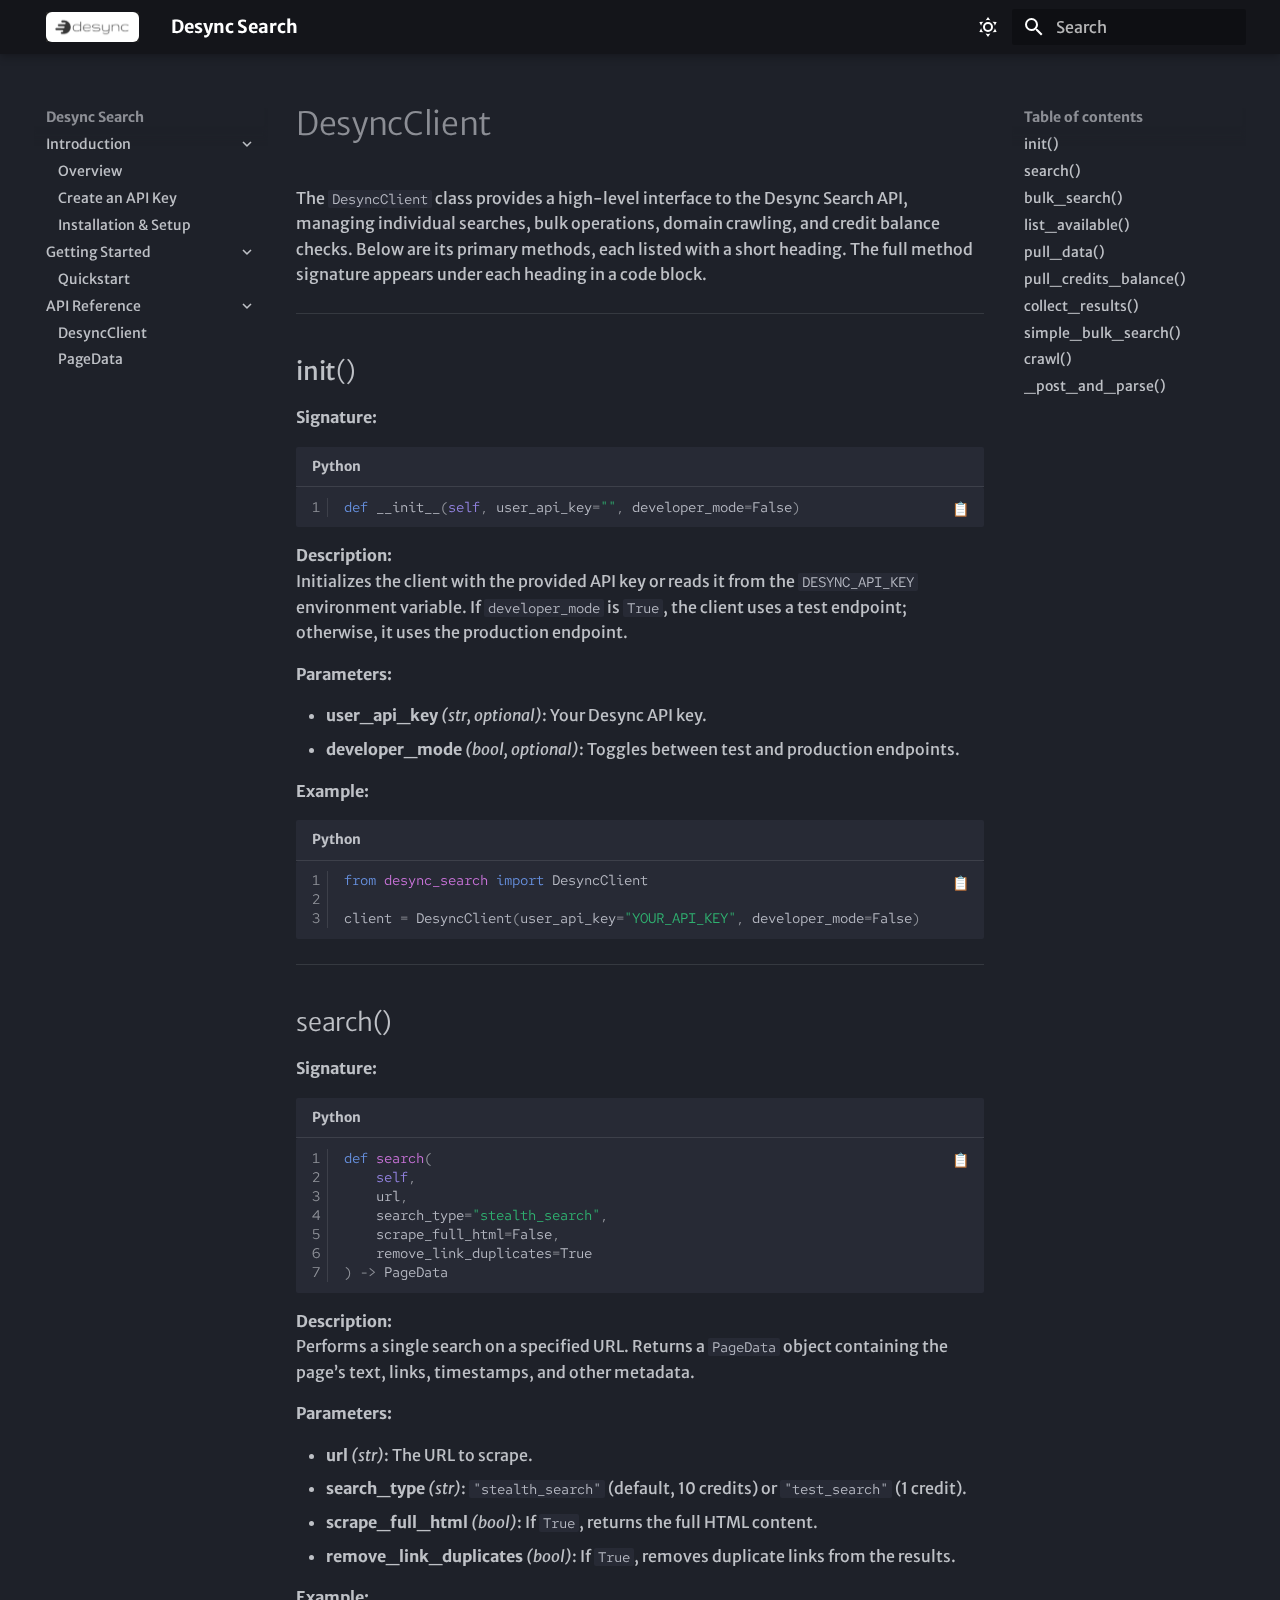
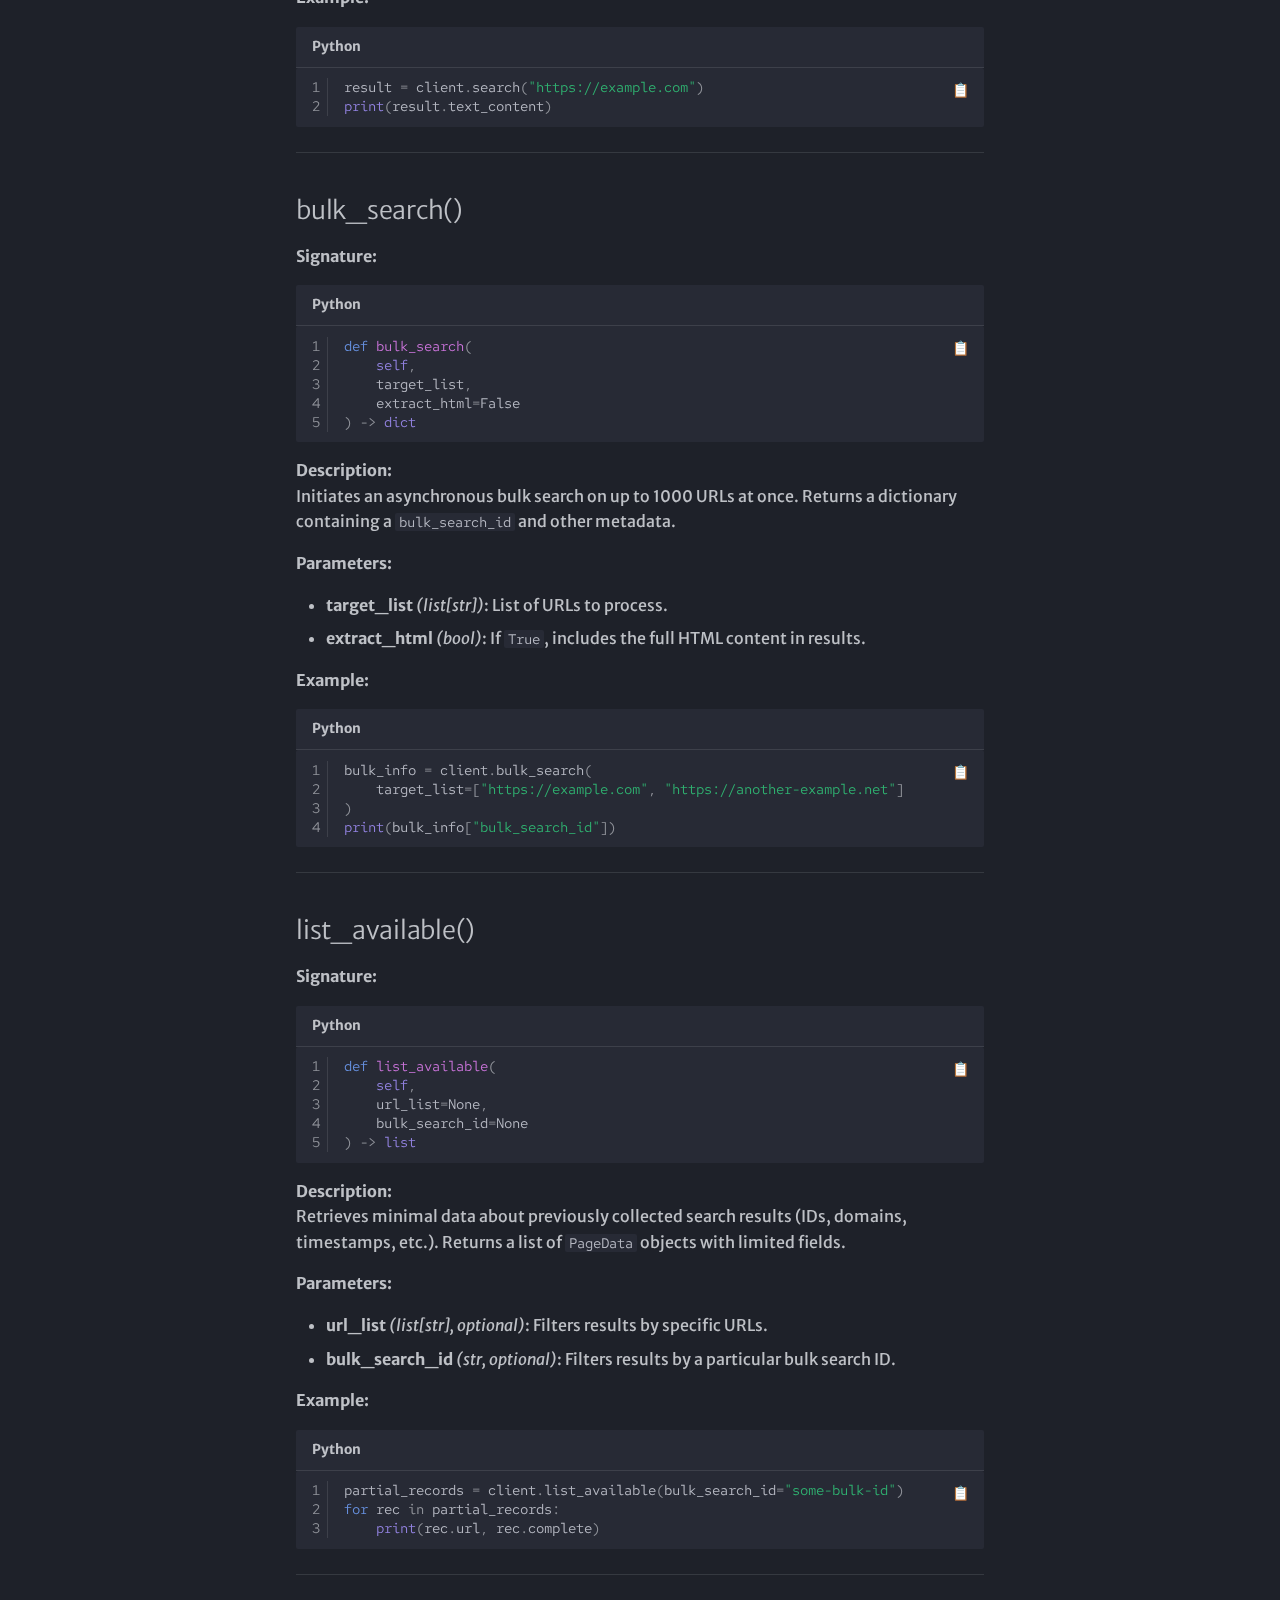
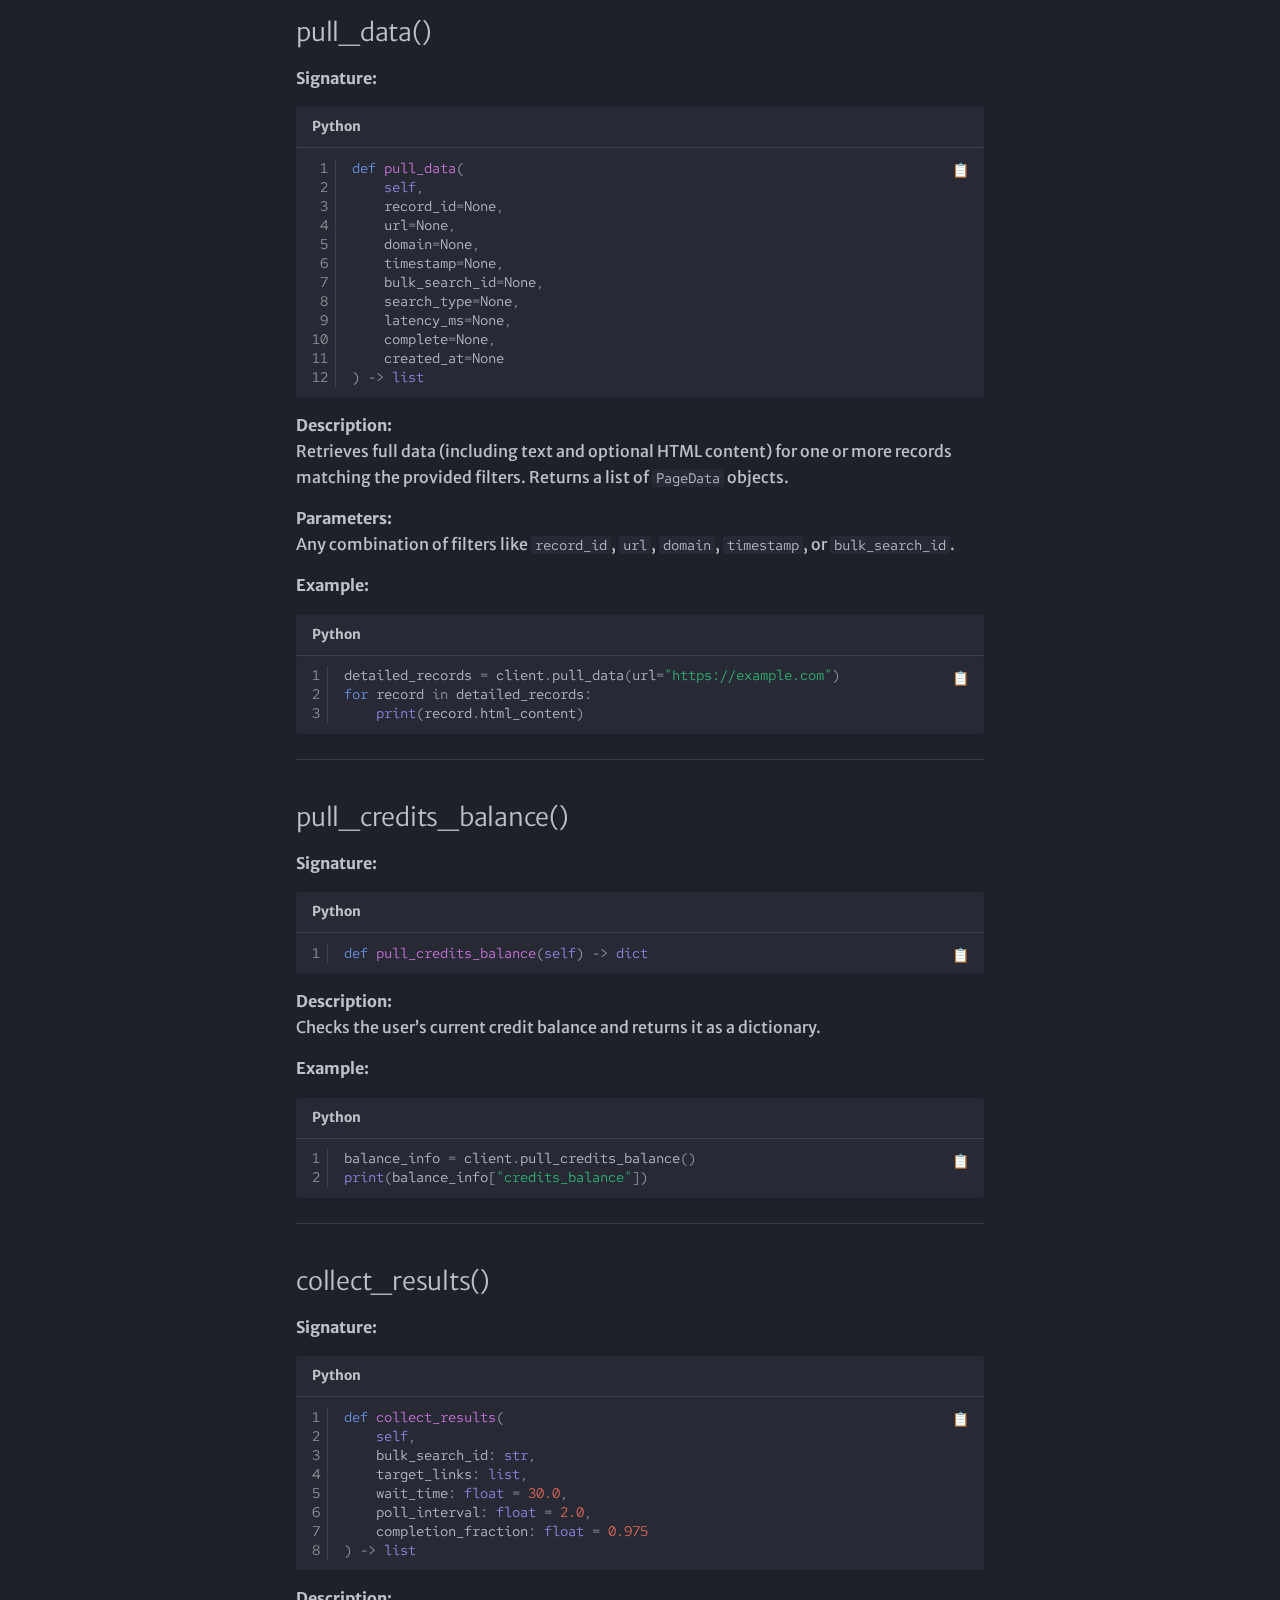
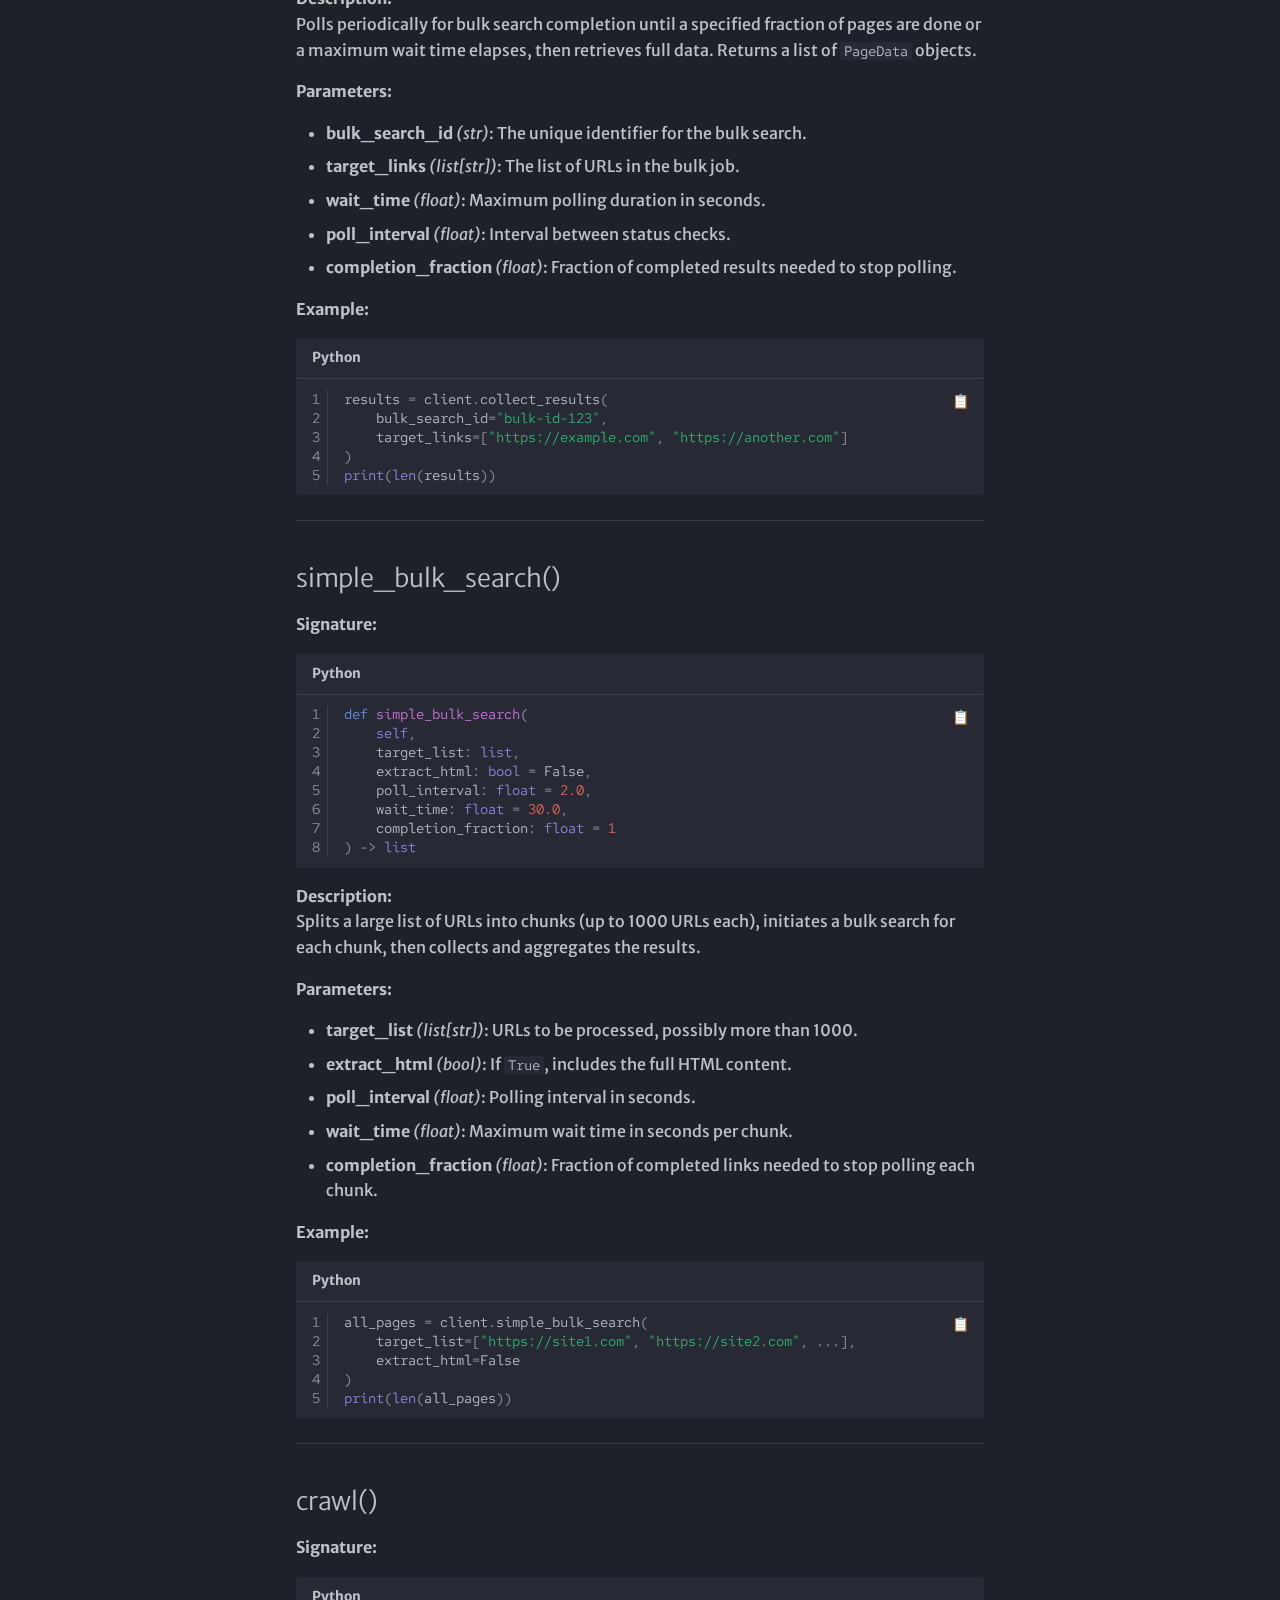
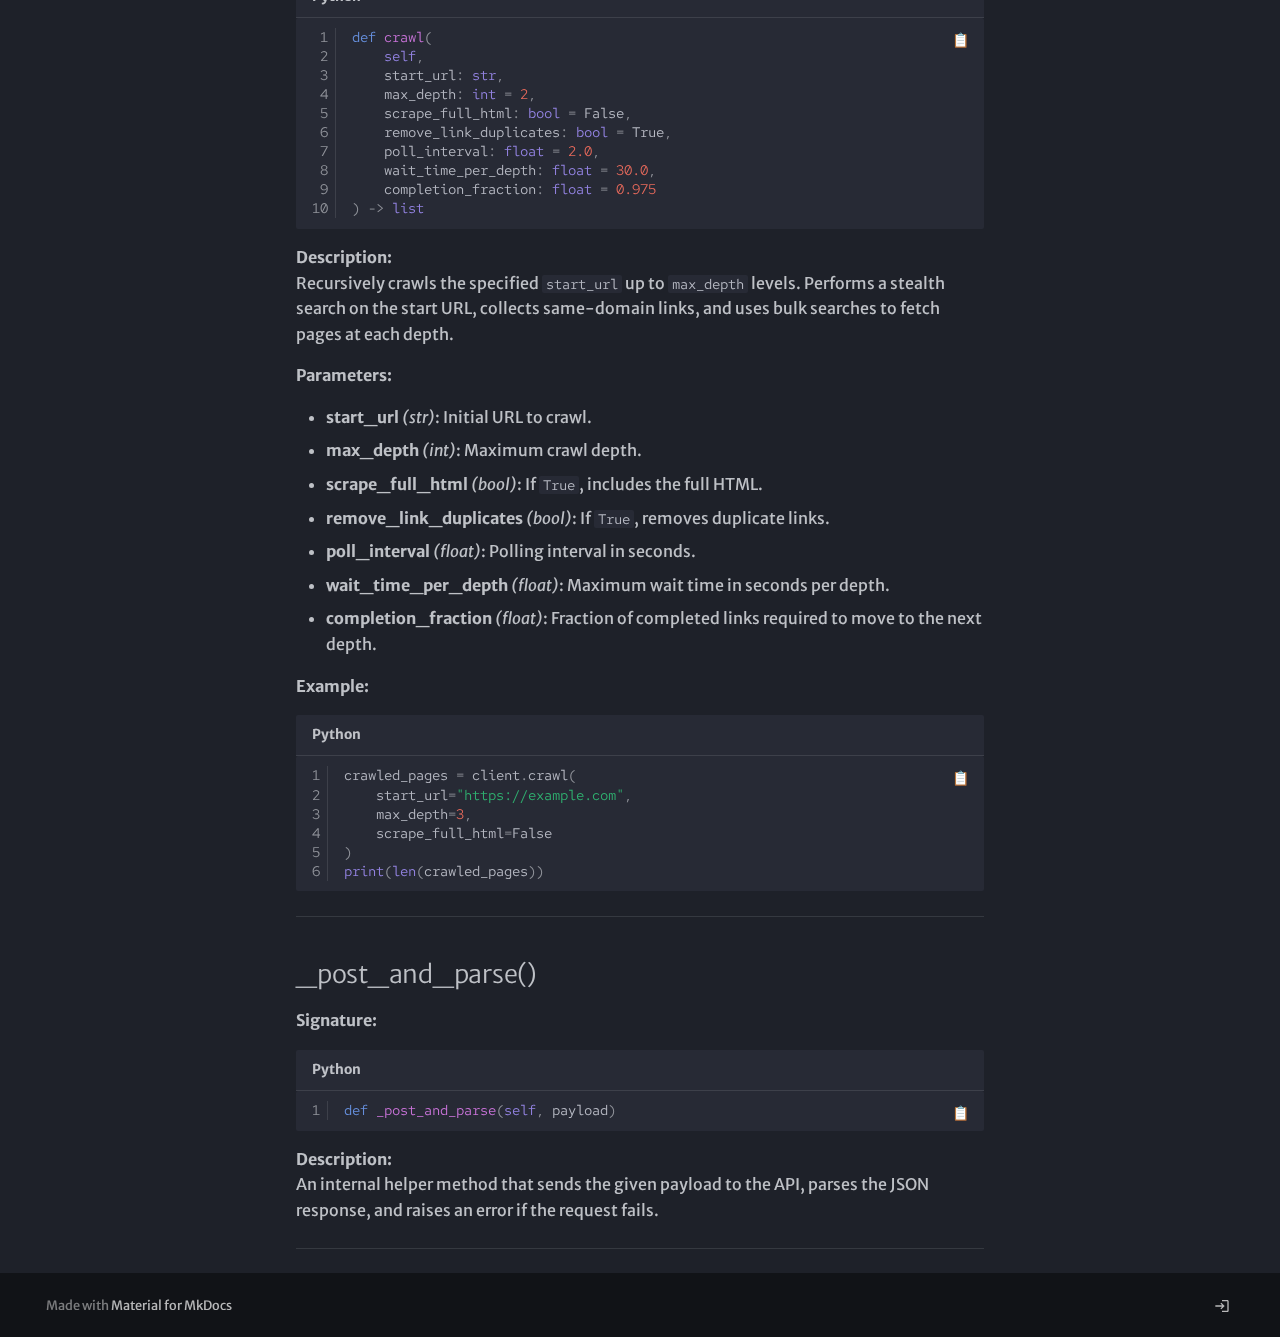
==== commit cc087c85: "Deployed 5b1f978 with MkDocs version: 1.6.1" ====
--- a/api/desyncclient/index.html
+++ b/api/desyncclient/index.html
@@ -1,5 +1,5 @@
-<!doctype html><html lang=en class=no-js> <head><meta charset=utf-8><meta name=viewport content="width=device-width,initial-scale=1"><link href=https://docs.desync.ai/api/desyncclient/ rel=canonical><link rel=icon href=../../assets/square_logo.png><meta name=generator content="mkdocs-1.6.1, mkdocs-material-9.6.9"><title>DesyncClient class - desync_search</title><link rel=stylesheet href=../../assets/stylesheets/main.4af4bdda.min.css><link rel=stylesheet href=../../assets/stylesheets/palette.06af60db.min.css><link rel=preconnect href=https://fonts.gstatic.com crossorigin><link rel=stylesheet href="https://fonts.googleapis.com/css?family=Merriweather-Sans:300,300i,400,400i,700,700i%7CRed+Hat+Mono:400,400i,700,700i&display=fallback"><style>:root{--md-text-font:"Merriweather-Sans";--md-code-font:"Red Hat Mono"}</style><link rel=stylesheet href=../../assets/copy.css><link rel=stylesheet href=../../assets/logo.css><script>__md_scope=new URL("../..",location),__md_hash=e=>[...e].reduce(((e,_)=>(e<<5)-e+_.charCodeAt(0)),0),__md_get=(e,_=localStorage,t=__md_scope)=>JSON.parse(_.getItem(t.pathname+"."+e)),__md_set=(e,_,t=localStorage,a=__md_scope)=>{try{t.setItem(a.pathname+"."+e,JSON.stringify(_))}catch(e){}}</script></head> <body dir=ltr data-md-color-scheme=slate data-md-color-primary=black data-md-color-accent=deep-purple> <input class=md-toggle data-md-toggle=drawer type=checkbox id=__drawer autocomplete=off> <input class=md-toggle data-md-toggle=search type=checkbox id=__search autocomplete=off> <label class=md-overlay for=__drawer></label> <div data-md-component=skip> <a href=#desyncclient class=md-skip> Skip to content </a> </div> <div data-md-component=announce> </div> <header class="md-header md-header--shadow" data-md-component=header> <nav class="md-header__inner md-grid" aria-label=Header> <a href=../.. title=desync_search class="md-header__button md-logo" aria-label=desync_search data-md-component=logo> <img src=../../assets/logo-dark.svg alt=logo> </a> <label class="md-header__button md-icon" for=__drawer> <svg xmlns=http://www.w3.org/2000/svg viewbox="0 0 24 24"><path d="M3 6h18v2H3zm0 5h18v2H3zm0 5h18v2H3z"/></svg> </label> <div class=md-header__title data-md-component=header-title> <div class=md-header__ellipsis> <div class=md-header__topic> <span class=md-ellipsis> desync_search </span> </div> <div class=md-header__topic data-md-component=header-topic> <span class=md-ellipsis> DesyncClient class </span> </div> </div> </div> <form class=md-header__option data-md-component=palette> <input class=md-option data-md-color-media data-md-color-scheme=slate data-md-color-primary=black data-md-color-accent=deep-purple aria-label="Dark mode" type=radio name=__palette id=__palette_0> <label class="md-header__button md-icon" title="Dark mode" for=__palette_1 hidden> <svg xmlns=http://www.w3.org/2000/svg viewbox="0 0 24 24"><path d="M12 7a5 5 0 0 1 5 5 5 5 0 0 1-5 5 5 5 0 0 1-5-5 5 5 0 0 1 5-5m0 2a3 3 0 0 0-3 3 3 3 0 0 0 3 3 3 3 0 0 0 3-3 3 3 0 0 0-3-3m0-7 2.39 3.42C13.65 5.15 12.84 5 12 5s-1.65.15-2.39.42zM3.34 7l4.16-.35A7.2 7.2 0 0 0 5.94 8.5c-.44.74-.69 1.5-.83 2.29zm.02 10 1.76-3.77a7.131 7.131 0 0 0 2.38 4.14zM20.65 7l-1.77 3.79a7.02 7.02 0 0 0-2.38-4.15zm-.01 10-4.14.36c.59-.51 1.12-1.14 1.54-1.86.42-.73.69-1.5.83-2.29zM12 22l-2.41-3.44c.74.27 1.55.44 2.41.44.82 0 1.63-.17 2.37-.44z"/></svg> </label> <input class=md-option data-md-color-media data-md-color-scheme=default data-md-color-primary=black data-md-color-accent=deep-purple aria-label="Light mode" type=radio name=__palette id=__palette_1> <label class="md-header__button md-icon" title="Light mode" for=__palette_0 hidden> <svg xmlns=http://www.w3.org/2000/svg viewbox="0 0 24 24"><path d="m17.75 4.09-2.53 1.94.91 3.06-2.63-1.81-2.63 1.81.91-3.06-2.53-1.94L12.44 4l1.06-3 1.06 3zm3.5 6.91-1.64 1.25.59 1.98-1.7-1.17-1.7 1.17.59-1.98L15.75 11l2.06-.05L18.5 9l.69 1.95zm-2.28 4.95c.83-.08 1.72 1.1 1.19 1.85-.32.45-.66.87-1.08 1.27C15.17 23 8.84 23 4.94 19.07c-3.91-3.9-3.91-10.24 0-14.14.4-.4.82-.76 1.27-1.08.75-.53 1.93.36 1.85 1.19-.27 2.86.69 5.83 2.89 8.02a9.96 9.96 0 0 0 8.02 2.89m-1.64 2.02a12.08 12.08 0 0 1-7.8-3.47c-2.17-2.19-3.33-5-3.49-7.82-2.81 3.14-2.7 7.96.31 10.98 3.02 3.01 7.84 3.12 10.98.31"/></svg> </label> </form> <script>var palette=__md_get("__palette");if(palette&&palette.color){if("(prefers-color-scheme)"===palette.color.media){var media=matchMedia("(prefers-color-scheme: light)"),input=document.querySelector(media.matches?"[data-md-color-media='(prefers-color-scheme: light)']":"[data-md-color-media='(prefers-color-scheme: dark)']");palette.color.media=input.getAttribute("data-md-color-media"),palette.color.scheme=input.getAttribute("data-md-color-scheme"),palette.color.primary=input.getAttribute("data-md-color-primary"),palette.color.accent=input.getAttribute("data-md-color-accent")}for(var[key,value]of Object.entries(palette.color))document.body.setAttribute("data-md-color-"+key,value)}</script> <label class="md-header__button md-icon" for=__search> <svg xmlns=http://www.w3.org/2000/svg viewbox="0 0 24 24"><path d="M9.5 3A6.5 6.5 0 0 1 16 9.5c0 1.61-.59 3.09-1.56 4.23l.27.27h.79l5 5-1.5 1.5-5-5v-.79l-.27-.27A6.52 6.52 0 0 1 9.5 16 6.5 6.5 0 0 1 3 9.5 6.5 6.5 0 0 1 9.5 3m0 2C7 5 5 7 5 9.5S7 14 9.5 14 14 12 14 9.5 12 5 9.5 5"/></svg> </label> <div class=md-search data-md-component=search role=dialog> <label class=md-search__overlay for=__search></label> <div class=md-search__inner role=search> <form class=md-search__form name=search> <input type=text class=md-search__input name=query aria-label=Search placeholder=Search autocapitalize=off autocorrect=off autocomplete=off spellcheck=false data-md-component=search-query required> <label class="md-search__icon md-icon" for=__search> <svg xmlns=http://www.w3.org/2000/svg viewbox="0 0 24 24"><path d="M9.5 3A6.5 6.5 0 0 1 16 9.5c0 1.61-.59 3.09-1.56 4.23l.27.27h.79l5 5-1.5 1.5-5-5v-.79l-.27-.27A6.52 6.52 0 0 1 9.5 16 6.5 6.5 0 0 1 3 9.5 6.5 6.5 0 0 1 9.5 3m0 2C7 5 5 7 5 9.5S7 14 9.5 14 14 12 14 9.5 12 5 9.5 5"/></svg> <svg xmlns=http://www.w3.org/2000/svg viewbox="0 0 24 24"><path d="M20 11v2H8l5.5 5.5-1.42 1.42L4.16 12l7.92-7.92L13.5 5.5 8 11z"/></svg> </label> <nav class=md-search__options aria-label=Search> <button type=reset class="md-search__icon md-icon" title=Clear aria-label=Clear tabindex=-1> <svg xmlns=http://www.w3.org/2000/svg viewbox="0 0 24 24"><path d="M19 6.41 17.59 5 12 10.59 6.41 5 5 6.41 10.59 12 5 17.59 6.41 19 12 13.41 17.59 19 19 17.59 13.41 12z"/></svg> </button> </nav> </form> <div class=md-search__output> <div class=md-search__scrollwrap tabindex=0 data-md-scrollfix> <div class=md-search-result data-md-component=search-result> <div class=md-search-result__meta> Initializing search </div> <ol class=md-search-result__list role=presentation></ol> </div> </div> </div> </div> </div> </nav> </header> <div class=md-container data-md-component=container> <main class=md-main data-md-component=main> <div class="md-main__inner md-grid"> <div class="md-sidebar md-sidebar--primary" data-md-component=sidebar data-md-type=navigation> <div class=md-sidebar__scrollwrap> <div class=md-sidebar__inner> <nav class="md-nav md-nav--primary" aria-label=Navigation data-md-level=0> <label class=md-nav__title for=__drawer> <a href=../.. title=desync_search class="md-nav__button md-logo" aria-label=desync_search data-md-component=logo> <img src=../../assets/logo-dark.svg alt=logo> </a> desync_search </label> <ul class=md-nav__list data-md-scrollfix> <li class="md-nav__item md-nav__item--nested"> <input class="md-nav__toggle md-toggle " type=checkbox id=__nav_1> <label class=md-nav__link for=__nav_1 id=__nav_1_label tabindex=0> <span class=md-ellipsis> Introduction </span> <span class="md-nav__icon md-icon"></span> </label> <nav class=md-nav data-md-level=1 aria-labelledby=__nav_1_label aria-expanded=false> <label class=md-nav__title for=__nav_1> <span class="md-nav__icon md-icon"></span> Introduction </label> <ul class=md-nav__list data-md-scrollfix> <li class=md-nav__item> <a href=../../pages/overview class=md-nav__link> <span class=md-ellipsis> Overview </span> </a> </li> <li class=md-nav__item> <a href=../../pages/create_api_key class=md-nav__link> <span class=md-ellipsis> Create an API Key </span> </a> </li> <li class=md-nav__item> <a href=../../pages/installation class=md-nav__link> <span class=md-ellipsis> Installation & Setup </span> </a> </li> </ul> </nav> </li> <li class="md-nav__item md-nav__item--nested"> <input class="md-nav__toggle md-toggle " type=checkbox id=__nav_2> <label class=md-nav__link for=__nav_2 id=__nav_2_label tabindex=0> <span class=md-ellipsis> Getting Started </span> <span class="md-nav__icon md-icon"></span> </label> <nav class=md-nav data-md-level=1 aria-labelledby=__nav_2_label aria-expanded=false> <label class=md-nav__title for=__nav_2> <span class="md-nav__icon md-icon"></span> Getting Started </label> <ul class=md-nav__list data-md-scrollfix> <li class=md-nav__item> <a href=../../pages/quickstart class=md-nav__link> <span class=md-ellipsis> Quickstart </span> </a> </li> </ul> </nav> </li> <li class="md-nav__item md-nav__item--nested"> <input class="md-nav__toggle md-toggle " type=checkbox id=__nav_3> <label class=md-nav__link for=__nav_3 id=__nav_3_label tabindex=0> <span class=md-ellipsis> API Reference </span> <span class="md-nav__icon md-icon"></span> </label> <nav class=md-nav data-md-level=1 aria-labelledby=__nav_3_label aria-expanded=false> <label class=md-nav__title for=__nav_3> <span class="md-nav__icon md-icon"></span> API Reference </label> <ul class=md-nav__list data-md-scrollfix> <li class=md-nav__item> <a href=. class=md-nav__link> <span class=md-ellipsis> DesyncClient </span> </a> </li> <li class=md-nav__item> <a href=../pagedata class=md-nav__link> <span class=md-ellipsis> PageData </span> </a> </li> </ul> </nav> </li> </ul> </nav> </div> </div> </div> <div class="md-sidebar md-sidebar--secondary" data-md-component=sidebar data-md-type=toc> <div class=md-sidebar__scrollwrap> <div class=md-sidebar__inner> <nav class="md-nav md-nav--secondary" aria-label="Table of contents"> <label class=md-nav__title for=__toc> <span class="md-nav__icon md-icon"></span> Table of contents </label> <ul class=md-nav__list data-md-component=toc data-md-scrollfix> <li class=md-nav__item> <a href=#init class=md-nav__link> <span class=md-ellipsis> init() </span> </a> </li> <li class=md-nav__item> <a href=#search class=md-nav__link> <span class=md-ellipsis> search() </span> </a> </li> <li class=md-nav__item> <a href=#bulk_search class=md-nav__link> <span class=md-ellipsis> bulk_search() </span> </a> </li> <li class=md-nav__item> <a href=#list_available class=md-nav__link> <span class=md-ellipsis> list_available() </span> </a> </li> <li class=md-nav__item> <a href=#pull_data class=md-nav__link> <span class=md-ellipsis> pull_data() </span> </a> </li> <li class=md-nav__item> <a href=#pull_credits_balance class=md-nav__link> <span class=md-ellipsis> pull_credits_balance() </span> </a> </li> <li class=md-nav__item> <a href=#collect_results class=md-nav__link> <span class=md-ellipsis> collect_results() </span> </a> </li> <li class=md-nav__item> <a href=#simple_bulk_search class=md-nav__link> <span class=md-ellipsis> simple_bulk_search() </span> </a> </li> <li class=md-nav__item> <a href=#crawl class=md-nav__link> <span class=md-ellipsis> crawl() </span> </a> </li> <li class=md-nav__item> <a href=#_post_and_parse class=md-nav__link> <span class=md-ellipsis> _post_and_parse() </span> </a> </li> </ul> </nav> </div> </div> </div> <div class=md-content data-md-component=content> <article class="md-content__inner md-typeset"> <h1 id=desyncclient>DesyncClient</h1> <p>The <code>DesyncClient</code> class provides a high-level interface to the Desync Search API, managing individual searches, bulk operations, domain crawling, and credit balance checks. Below are its primary methods, each listed with a short heading. The full method signature appears under each heading in a code block.</p> <hr> <h2 id=init><strong>init</strong>()</h2> <p><strong>Signature:</strong> <div class=highlight><table class=highlighttable><tr><th colspan=2 class=filename><span class=filename>Python</span></th></tr><tr><td class=linenos><div class=linenodiv><pre><span></span><span class=normal><a href=#__codelineno-0-1>1</a></span></pre></div></td><td class=code><div><pre><span></span><code><a id=__codelineno-0-1 name=__codelineno-0-1></a><span class=k>def</span><span class=w> </span><span class=fm>__init__</span><span class=p>(</span><span class=bp>self</span><span class=p>,</span> <span class=n>user_api_key</span><span class=o>=</span><span class=s2>&quot;&quot;</span><span class=p>,</span> <span class=n>developer_mode</span><span class=o>=</span><span class=kc>False</span><span class=p>)</span>
-</code></pre></div></td></tr></table></div></p> <p><strong>Description:</strong><br> Initializes the client with the provided API key or reads it from the <code>DESYNC_API_KEY</code> environment variable. If <code>developer_mode</code> is <code>True</code>, the client uses a test endpoint; otherwise, it uses the production endpoint.</p> <p><strong>Parameters:</strong> - <strong>user_api_key</strong> <em>(str, optional)</em>: Your Desync API key.<br> - <strong>developer_mode</strong> <em>(bool, optional)</em>: Toggles between test and production endpoints.</p> <p><strong>Example:</strong> <div class=highlight><table class=highlighttable><tr><th colspan=2 class=filename><span class=filename>Python</span></th></tr><tr><td class=linenos><div class=linenodiv><pre><span></span><span class=normal><a href=#__codelineno-1-1>1</a></span>
+<!doctype html><html lang=en class=no-js> <head><meta charset=utf-8><meta name=viewport content="width=device-width,initial-scale=1"><link href=https://docs.desync.help/api/desyncclient/ rel=canonical><link rel=icon href=../../assets/square_logo.png><meta name=generator content="mkdocs-1.6.1, mkdocs-material-9.6.9"><title>DesyncClient class - Desync Search</title><link rel=stylesheet href=../../assets/stylesheets/main.4af4bdda.min.css><link rel=stylesheet href=../../assets/stylesheets/palette.06af60db.min.css><link rel=preconnect href=https://fonts.gstatic.com crossorigin><link rel=stylesheet href="https://fonts.googleapis.com/css?family=Merriweather-Sans:300,300i,400,400i,700,700i%7CRed+Hat+Mono:400,400i,700,700i&display=fallback"><style>:root{--md-text-font:"Merriweather-Sans";--md-code-font:"Red Hat Mono"}</style><link rel=stylesheet href=../../assets/copy.css><link rel=stylesheet href=../../assets/logo.css><script>__md_scope=new URL("../..",location),__md_hash=e=>[...e].reduce(((e,_)=>(e<<5)-e+_.charCodeAt(0)),0),__md_get=(e,_=localStorage,t=__md_scope)=>JSON.parse(_.getItem(t.pathname+"."+e)),__md_set=(e,_,t=localStorage,a=__md_scope)=>{try{t.setItem(a.pathname+"."+e,JSON.stringify(_))}catch(e){}}</script></head> <body dir=ltr data-md-color-scheme=slate data-md-color-primary=black data-md-color-accent=deep-purple> <input class=md-toggle data-md-toggle=drawer type=checkbox id=__drawer autocomplete=off> <input class=md-toggle data-md-toggle=search type=checkbox id=__search autocomplete=off> <label class=md-overlay for=__drawer></label> <div data-md-component=skip> <a href=#desyncclient class=md-skip> Skip to content </a> </div> <div data-md-component=announce> </div> <header class="md-header md-header--shadow" data-md-component=header> <nav class="md-header__inner md-grid" aria-label=Header> <a href=../.. title="Desync Search" class="md-header__button md-logo" aria-label="Desync Search" data-md-component=logo> <img src=../../assets/logo-dark.svg alt=logo> </a> <label class="md-header__button md-icon" for=__drawer> <svg xmlns=http://www.w3.org/2000/svg viewbox="0 0 24 24"><path d="M3 6h18v2H3zm0 5h18v2H3zm0 5h18v2H3z"/></svg> </label> <div class=md-header__title data-md-component=header-title> <div class=md-header__ellipsis> <div class=md-header__topic> <span class=md-ellipsis> Desync Search </span> </div> <div class=md-header__topic data-md-component=header-topic> <span class=md-ellipsis> DesyncClient class </span> </div> </div> </div> <form class=md-header__option data-md-component=palette> <input class=md-option data-md-color-media data-md-color-scheme=slate data-md-color-primary=black data-md-color-accent=deep-purple aria-label="Dark mode" type=radio name=__palette id=__palette_0> <label class="md-header__button md-icon" title="Dark mode" for=__palette_1 hidden> <svg xmlns=http://www.w3.org/2000/svg viewbox="0 0 24 24"><path d="M12 7a5 5 0 0 1 5 5 5 5 0 0 1-5 5 5 5 0 0 1-5-5 5 5 0 0 1 5-5m0 2a3 3 0 0 0-3 3 3 3 0 0 0 3 3 3 3 0 0 0 3-3 3 3 0 0 0-3-3m0-7 2.39 3.42C13.65 5.15 12.84 5 12 5s-1.65.15-2.39.42zM3.34 7l4.16-.35A7.2 7.2 0 0 0 5.94 8.5c-.44.74-.69 1.5-.83 2.29zm.02 10 1.76-3.77a7.131 7.131 0 0 0 2.38 4.14zM20.65 7l-1.77 3.79a7.02 7.02 0 0 0-2.38-4.15zm-.01 10-4.14.36c.59-.51 1.12-1.14 1.54-1.86.42-.73.69-1.5.83-2.29zM12 22l-2.41-3.44c.74.27 1.55.44 2.41.44.82 0 1.63-.17 2.37-.44z"/></svg> </label> <input class=md-option data-md-color-media data-md-color-scheme=default data-md-color-primary=black data-md-color-accent=deep-purple aria-label="Light mode" type=radio name=__palette id=__palette_1> <label class="md-header__button md-icon" title="Light mode" for=__palette_0 hidden> <svg xmlns=http://www.w3.org/2000/svg viewbox="0 0 24 24"><path d="m17.75 4.09-2.53 1.94.91 3.06-2.63-1.81-2.63 1.81.91-3.06-2.53-1.94L12.44 4l1.06-3 1.06 3zm3.5 6.91-1.64 1.25.59 1.98-1.7-1.17-1.7 1.17.59-1.98L15.75 11l2.06-.05L18.5 9l.69 1.95zm-2.28 4.95c.83-.08 1.72 1.1 1.19 1.85-.32.45-.66.87-1.08 1.27C15.17 23 8.84 23 4.94 19.07c-3.91-3.9-3.91-10.24 0-14.14.4-.4.82-.76 1.27-1.08.75-.53 1.93.36 1.85 1.19-.27 2.86.69 5.83 2.89 8.02a9.96 9.96 0 0 0 8.02 2.89m-1.64 2.02a12.08 12.08 0 0 1-7.8-3.47c-2.17-2.19-3.33-5-3.49-7.82-2.81 3.14-2.7 7.96.31 10.98 3.02 3.01 7.84 3.12 10.98.31"/></svg> </label> </form> <script>var palette=__md_get("__palette");if(palette&&palette.color){if("(prefers-color-scheme)"===palette.color.media){var media=matchMedia("(prefers-color-scheme: light)"),input=document.querySelector(media.matches?"[data-md-color-media='(prefers-color-scheme: light)']":"[data-md-color-media='(prefers-color-scheme: dark)']");palette.color.media=input.getAttribute("data-md-color-media"),palette.color.scheme=input.getAttribute("data-md-color-scheme"),palette.color.primary=input.getAttribute("data-md-color-primary"),palette.color.accent=input.getAttribute("data-md-color-accent")}for(var[key,value]of Object.entries(palette.color))document.body.setAttribute("data-md-color-"+key,value)}</script> <label class="md-header__button md-icon" for=__search> <svg xmlns=http://www.w3.org/2000/svg viewbox="0 0 24 24"><path d="M9.5 3A6.5 6.5 0 0 1 16 9.5c0 1.61-.59 3.09-1.56 4.23l.27.27h.79l5 5-1.5 1.5-5-5v-.79l-.27-.27A6.52 6.52 0 0 1 9.5 16 6.5 6.5 0 0 1 3 9.5 6.5 6.5 0 0 1 9.5 3m0 2C7 5 5 7 5 9.5S7 14 9.5 14 14 12 14 9.5 12 5 9.5 5"/></svg> </label> <div class=md-search data-md-component=search role=dialog> <label class=md-search__overlay for=__search></label> <div class=md-search__inner role=search> <form class=md-search__form name=search> <input type=text class=md-search__input name=query aria-label=Search placeholder=Search autocapitalize=off autocorrect=off autocomplete=off spellcheck=false data-md-component=search-query required> <label class="md-search__icon md-icon" for=__search> <svg xmlns=http://www.w3.org/2000/svg viewbox="0 0 24 24"><path d="M9.5 3A6.5 6.5 0 0 1 16 9.5c0 1.61-.59 3.09-1.56 4.23l.27.27h.79l5 5-1.5 1.5-5-5v-.79l-.27-.27A6.52 6.52 0 0 1 9.5 16 6.5 6.5 0 0 1 3 9.5 6.5 6.5 0 0 1 9.5 3m0 2C7 5 5 7 5 9.5S7 14 9.5 14 14 12 14 9.5 12 5 9.5 5"/></svg> <svg xmlns=http://www.w3.org/2000/svg viewbox="0 0 24 24"><path d="M20 11v2H8l5.5 5.5-1.42 1.42L4.16 12l7.92-7.92L13.5 5.5 8 11z"/></svg> </label> <nav class=md-search__options aria-label=Search> <button type=reset class="md-search__icon md-icon" title=Clear aria-label=Clear tabindex=-1> <svg xmlns=http://www.w3.org/2000/svg viewbox="0 0 24 24"><path d="M19 6.41 17.59 5 12 10.59 6.41 5 5 6.41 10.59 12 5 17.59 6.41 19 12 13.41 17.59 19 19 17.59 13.41 12z"/></svg> </button> </nav> </form> <div class=md-search__output> <div class=md-search__scrollwrap tabindex=0 data-md-scrollfix> <div class=md-search-result data-md-component=search-result> <div class=md-search-result__meta> Initializing search </div> <ol class=md-search-result__list role=presentation></ol> </div> </div> </div> </div> </div> </nav> </header> <div class=md-container data-md-component=container> <main class=md-main data-md-component=main> <div class="md-main__inner md-grid"> <div class="md-sidebar md-sidebar--primary" data-md-component=sidebar data-md-type=navigation> <div class=md-sidebar__scrollwrap> <div class=md-sidebar__inner> <nav class="md-nav md-nav--primary" aria-label=Navigation data-md-level=0> <label class=md-nav__title for=__drawer> <a href=../.. title="Desync Search" class="md-nav__button md-logo" aria-label="Desync Search" data-md-component=logo> <img src=../../assets/logo-dark.svg alt=logo> </a> Desync Search </label> <ul class=md-nav__list data-md-scrollfix> <li class="md-nav__item md-nav__item--nested"> <input class="md-nav__toggle md-toggle md-toggle--indeterminate" type=checkbox id=__nav_1> <label class=md-nav__link for=__nav_1 id=__nav_1_label tabindex=0> <span class=md-ellipsis> Introduction </span> <span class="md-nav__icon md-icon"></span> </label> <nav class=md-nav data-md-level=1 aria-labelledby=__nav_1_label aria-expanded=false> <label class=md-nav__title for=__nav_1> <span class="md-nav__icon md-icon"></span> Introduction </label> <ul class=md-nav__list data-md-scrollfix> <li class=md-nav__item> <a href=../../pages/overview class=md-nav__link> <span class=md-ellipsis> Overview </span> </a> </li> <li class=md-nav__item> <a href=../../pages/create_api_key class=md-nav__link> <span class=md-ellipsis> Create an API Key </span> </a> </li> <li class=md-nav__item> <a href=../../pages/installation class=md-nav__link> <span class=md-ellipsis> Installation & Setup </span> </a> </li> </ul> </nav> </li> <li class="md-nav__item md-nav__item--nested"> <input class="md-nav__toggle md-toggle md-toggle--indeterminate" type=checkbox id=__nav_2> <label class=md-nav__link for=__nav_2 id=__nav_2_label tabindex=0> <span class=md-ellipsis> Getting Started </span> <span class="md-nav__icon md-icon"></span> </label> <nav class=md-nav data-md-level=1 aria-labelledby=__nav_2_label aria-expanded=false> <label class=md-nav__title for=__nav_2> <span class="md-nav__icon md-icon"></span> Getting Started </label> <ul class=md-nav__list data-md-scrollfix> <li class=md-nav__item> <a href=../../pages/quickstart class=md-nav__link> <span class=md-ellipsis> Quickstart </span> </a> </li> </ul> </nav> </li> <li class="md-nav__item md-nav__item--nested"> <input class="md-nav__toggle md-toggle md-toggle--indeterminate" type=checkbox id=__nav_3> <label class=md-nav__link for=__nav_3 id=__nav_3_label tabindex=0> <span class=md-ellipsis> API Reference </span> <span class="md-nav__icon md-icon"></span> </label> <nav class=md-nav data-md-level=1 aria-labelledby=__nav_3_label aria-expanded=false> <label class=md-nav__title for=__nav_3> <span class="md-nav__icon md-icon"></span> API Reference </label> <ul class=md-nav__list data-md-scrollfix> <li class=md-nav__item> <a href=. class=md-nav__link> <span class=md-ellipsis> DesyncClient </span> </a> </li> <li class=md-nav__item> <a href=../pagedata class=md-nav__link> <span class=md-ellipsis> PageData </span> </a> </li> </ul> </nav> </li> </ul> </nav> </div> </div> </div> <div class="md-sidebar md-sidebar--secondary" data-md-component=sidebar data-md-type=toc> <div class=md-sidebar__scrollwrap> <div class=md-sidebar__inner> <nav class="md-nav md-nav--secondary" aria-label="Table of contents"> <label class=md-nav__title for=__toc> <span class="md-nav__icon md-icon"></span> Table of contents </label> <ul class=md-nav__list data-md-component=toc data-md-scrollfix> <li class=md-nav__item> <a href=#init class=md-nav__link> <span class=md-ellipsis> init() </span> </a> </li> <li class=md-nav__item> <a href=#search class=md-nav__link> <span class=md-ellipsis> search() </span> </a> </li> <li class=md-nav__item> <a href=#bulk_search class=md-nav__link> <span class=md-ellipsis> bulk_search() </span> </a> </li> <li class=md-nav__item> <a href=#list_available class=md-nav__link> <span class=md-ellipsis> list_available() </span> </a> </li> <li class=md-nav__item> <a href=#pull_data class=md-nav__link> <span class=md-ellipsis> pull_data() </span> </a> </li> <li class=md-nav__item> <a href=#pull_credits_balance class=md-nav__link> <span class=md-ellipsis> pull_credits_balance() </span> </a> </li> <li class=md-nav__item> <a href=#collect_results class=md-nav__link> <span class=md-ellipsis> collect_results() </span> </a> </li> <li class=md-nav__item> <a href=#simple_bulk_search class=md-nav__link> <span class=md-ellipsis> simple_bulk_search() </span> </a> </li> <li class=md-nav__item> <a href=#crawl class=md-nav__link> <span class=md-ellipsis> crawl() </span> </a> </li> <li class=md-nav__item> <a href=#_post_and_parse class=md-nav__link> <span class=md-ellipsis> _post_and_parse() </span> </a> </li> </ul> </nav> </div> </div> </div> <div class=md-content data-md-component=content> <article class="md-content__inner md-typeset"> <h1 id=desyncclient>DesyncClient</h1> <p>The <code>DesyncClient</code> class provides a high-level interface to the Desync Search API, managing individual searches, bulk operations, domain crawling, and credit balance checks. Below are its primary methods, each listed with a short heading. The full method signature appears under each heading in a code block.</p> <hr> <h2 id=init><strong>init</strong>()</h2> <p><strong>Signature:</strong> <div class=highlight><table class=highlighttable><tr><th colspan=2 class=filename><span class=filename>Python</span></th></tr><tr><td class=linenos><div class=linenodiv><pre><span></span><span class=normal><a href=#__codelineno-0-1>1</a></span></pre></div></td><td class=code><div><pre><span></span><code><a id=__codelineno-0-1 name=__codelineno-0-1></a><span class=k>def</span><span class=w> </span><span class=fm>__init__</span><span class=p>(</span><span class=bp>self</span><span class=p>,</span> <span class=n>user_api_key</span><span class=o>=</span><span class=s2>&quot;&quot;</span><span class=p>,</span> <span class=n>developer_mode</span><span class=o>=</span><span class=kc>False</span><span class=p>)</span>
+</code></pre></div></td></tr></table></div></p> <p><strong>Description:</strong><br> Initializes the client with the provided API key or reads it from the <code>DESYNC_API_KEY</code> environment variable. If <code>developer_mode</code> is <code>True</code>, the client uses a test endpoint; otherwise, it uses the production endpoint.</p> <p><strong>Parameters:</strong></p> <ul> <li><strong>user_api_key</strong> <em>(str, optional)</em>: Your Desync API key. </li> <li><strong>developer_mode</strong> <em>(bool, optional)</em>: Toggles between test and production endpoints.</li> </ul> <p><strong>Example:</strong> <div class=highlight><table class=highlighttable><tr><th colspan=2 class=filename><span class=filename>Python</span></th></tr><tr><td class=linenos><div class=linenodiv><pre><span></span><span class=normal><a href=#__codelineno-1-1>1</a></span>
 <span class=normal><a href=#__codelineno-1-2>2</a></span>
 <span class=normal><a href=#__codelineno-1-3>3</a></span></pre></div></td><td class=code><div><pre><span></span><code><a id=__codelineno-1-1 name=__codelineno-1-1></a><span class=kn>from</span><span class=w> </span><span class=nn>desync_search</span><span class=w> </span><span class=kn>import</span> <span class=n>DesyncClient</span>
 <a id=__codelineno-1-2 name=__codelineno-1-2></a>
@@ -17,7 +17,7 @@
 <a id=__codelineno-2-5 name=__codelineno-2-5></a>    <span class=n>scrape_full_html</span><span class=o>=</span><span class=kc>False</span><span class=p>,</span>
 <a id=__codelineno-2-6 name=__codelineno-2-6></a>    <span class=n>remove_link_duplicates</span><span class=o>=</span><span class=kc>True</span>
 <a id=__codelineno-2-7 name=__codelineno-2-7></a><span class=p>)</span> <span class=o>-&gt;</span> <span class=n>PageData</span>
-</code></pre></div></td></tr></table></div></p> <p><strong>Description:</strong><br> Performs a single search on a specified URL. Returns a <code>PageData</code> object containing the page’s text, links, timestamps, and other metadata.</p> <p><strong>Parameters:</strong> - <strong>url</strong> <em>(str)</em>: The URL to scrape.<br> - <strong>search_type</strong> <em>(str)</em>: <code>"stealth_search"</code> (default, 10 credits) or <code>"test_search"</code> (1 credit).<br> - <strong>scrape_full_html</strong> <em>(bool)</em>: If <code>True</code>, returns the full HTML content.<br> - <strong>remove_link_duplicates</strong> <em>(bool)</em>: If <code>True</code>, removes duplicate links from the results.</p> <p><strong>Example:</strong> <div class=highlight><table class=highlighttable><tr><th colspan=2 class=filename><span class=filename>Python</span></th></tr><tr><td class=linenos><div class=linenodiv><pre><span></span><span class=normal><a href=#__codelineno-3-1>1</a></span>
+</code></pre></div></td></tr></table></div></p> <p><strong>Description:</strong><br> Performs a single search on a specified URL. Returns a <code>PageData</code> object containing the page’s text, links, timestamps, and other metadata.</p> <p><strong>Parameters:</strong></p> <ul> <li><strong>url</strong> <em>(str)</em>: The URL to scrape. </li> <li><strong>search_type</strong> <em>(str)</em>: <code>"stealth_search"</code> (default, 10 credits) or <code>"test_search"</code> (1 credit). </li> <li><strong>scrape_full_html</strong> <em>(bool)</em>: If <code>True</code>, returns the full HTML content. </li> <li><strong>remove_link_duplicates</strong> <em>(bool)</em>: If <code>True</code>, removes duplicate links from the results.</li> </ul> <p><strong>Example:</strong> <div class=highlight><table class=highlighttable><tr><th colspan=2 class=filename><span class=filename>Python</span></th></tr><tr><td class=linenos><div class=linenodiv><pre><span></span><span class=normal><a href=#__codelineno-3-1>1</a></span>
 <span class=normal><a href=#__codelineno-3-2>2</a></span></pre></div></td><td class=code><div><pre><span></span><code><a id=__codelineno-3-1 name=__codelineno-3-1></a><span class=n>result</span> <span class=o>=</span> <span class=n>client</span><span class=o>.</span><span class=n>search</span><span class=p>(</span><span class=s2>&quot;https://example.com&quot;</span><span class=p>)</span>
 <a id=__codelineno-3-2 name=__codelineno-3-2></a><span class=nb>print</span><span class=p>(</span><span class=n>result</span><span class=o>.</span><span class=n>text_content</span><span class=p>)</span>
 </code></pre></div></td></tr></table></div></p> <hr> <h2 id=bulk_search>bulk_search()</h2> <p><strong>Signature:</strong> <div class=highlight><table class=highlighttable><tr><th colspan=2 class=filename><span class=filename>Python</span></th></tr><tr><td class=linenos><div class=linenodiv><pre><span></span><span class=normal><a href=#__codelineno-4-1>1</a></span>
@@ -29,7 +29,7 @@
 <a id=__codelineno-4-3 name=__codelineno-4-3></a>    <span class=n>target_list</span><span class=p>,</span>
 <a id=__codelineno-4-4 name=__codelineno-4-4></a>    <span class=n>extract_html</span><span class=o>=</span><span class=kc>False</span>
 <a id=__codelineno-4-5 name=__codelineno-4-5></a><span class=p>)</span> <span class=o>-&gt;</span> <span class=nb>dict</span>
-</code></pre></div></td></tr></table></div></p> <p><strong>Description:</strong><br> Initiates an asynchronous bulk search on up to 1000 URLs at once. Returns a dictionary containing a <code>bulk_search_id</code> and other metadata.</p> <p><strong>Parameters:</strong> - <strong>target_list</strong> <em>(list[str])</em>: List of URLs to process.<br> - <strong>extract_html</strong> <em>(bool)</em>: If <code>True</code>, includes the full HTML content in results.</p> <p><strong>Example:</strong> <div class=highlight><table class=highlighttable><tr><th colspan=2 class=filename><span class=filename>Python</span></th></tr><tr><td class=linenos><div class=linenodiv><pre><span></span><span class=normal><a href=#__codelineno-5-1>1</a></span>
+</code></pre></div></td></tr></table></div></p> <p><strong>Description:</strong><br> Initiates an asynchronous bulk search on up to 1000 URLs at once. Returns a dictionary containing a <code>bulk_search_id</code> and other metadata.</p> <p><strong>Parameters:</strong></p> <ul> <li><strong>target_list</strong> <em>(list[str])</em>: List of URLs to process. </li> <li><strong>extract_html</strong> <em>(bool)</em>: If <code>True</code>, includes the full HTML content in results.</li> </ul> <p><strong>Example:</strong> <div class=highlight><table class=highlighttable><tr><th colspan=2 class=filename><span class=filename>Python</span></th></tr><tr><td class=linenos><div class=linenodiv><pre><span></span><span class=normal><a href=#__codelineno-5-1>1</a></span>
 <span class=normal><a href=#__codelineno-5-2>2</a></span>
 <span class=normal><a href=#__codelineno-5-3>3</a></span>
 <span class=normal><a href=#__codelineno-5-4>4</a></span></pre></div></td><td class=code><div><pre><span></span><code><a id=__codelineno-5-1 name=__codelineno-5-1></a><span class=n>bulk_info</span> <span class=o>=</span> <span class=n>client</span><span class=o>.</span><span class=n>bulk_search</span><span class=p>(</span>
@@ -45,7 +45,7 @@
 <a id=__codelineno-6-3 name=__codelineno-6-3></a>    <span class=n>url_list</span><span class=o>=</span><span class=kc>None</span><span class=p>,</span>
 <a id=__codelineno-6-4 name=__codelineno-6-4></a>    <span class=n>bulk_search_id</span><span class=o>=</span><span class=kc>None</span>
 <a id=__codelineno-6-5 name=__codelineno-6-5></a><span class=p>)</span> <span class=o>-&gt;</span> <span class=nb>list</span>
-</code></pre></div></td></tr></table></div></p> <p><strong>Description:</strong><br> Retrieves minimal data about previously collected search results (IDs, domains, timestamps, etc.). Returns a list of <code>PageData</code> objects with limited fields.</p> <p><strong>Parameters:</strong> - <strong>url_list</strong> <em>(list[str], optional)</em>: Filters results by specific URLs.<br> - <strong>bulk_search_id</strong> <em>(str, optional)</em>: Filters results by a particular bulk search ID.</p> <p><strong>Example:</strong> <div class=highlight><table class=highlighttable><tr><th colspan=2 class=filename><span class=filename>Python</span></th></tr><tr><td class=linenos><div class=linenodiv><pre><span></span><span class=normal><a href=#__codelineno-7-1>1</a></span>
+</code></pre></div></td></tr></table></div></p> <p><strong>Description:</strong><br> Retrieves minimal data about previously collected search results (IDs, domains, timestamps, etc.). Returns a list of <code>PageData</code> objects with limited fields.</p> <p><strong>Parameters:</strong></p> <ul> <li><strong>url_list</strong> <em>(list[str], optional)</em>: Filters results by specific URLs. </li> <li><strong>bulk_search_id</strong> <em>(str, optional)</em>: Filters results by a particular bulk search ID.</li> </ul> <p><strong>Example:</strong> <div class=highlight><table class=highlighttable><tr><th colspan=2 class=filename><span class=filename>Python</span></th></tr><tr><td class=linenos><div class=linenodiv><pre><span></span><span class=normal><a href=#__codelineno-7-1>1</a></span>
 <span class=normal><a href=#__codelineno-7-2>2</a></span>
 <span class=normal><a href=#__codelineno-7-3>3</a></span></pre></div></td><td class=code><div><pre><span></span><code><a id=__codelineno-7-1 name=__codelineno-7-1></a><span class=n>partial_records</span> <span class=o>=</span> <span class=n>client</span><span class=o>.</span><span class=n>list_available</span><span class=p>(</span><span class=n>bulk_search_id</span><span class=o>=</span><span class=s2>&quot;some-bulk-id&quot;</span><span class=p>)</span>
 <a id=__codelineno-7-2 name=__codelineno-7-2></a><span class=k>for</span> <span class=n>rec</span> <span class=ow>in</span> <span class=n>partial_records</span><span class=p>:</span>
@@ -97,7 +97,7 @@
 <a id=__codelineno-12-6 name=__codelineno-12-6></a>    <span class=n>poll_interval</span><span class=p>:</span> <span class=nb>float</span> <span class=o>=</span> <span class=mf>2.0</span><span class=p>,</span>
 <a id=__codelineno-12-7 name=__codelineno-12-7></a>    <span class=n>completion_fraction</span><span class=p>:</span> <span class=nb>float</span> <span class=o>=</span> <span class=mf>0.975</span>
 <a id=__codelineno-12-8 name=__codelineno-12-8></a><span class=p>)</span> <span class=o>-&gt;</span> <span class=nb>list</span>
-</code></pre></div></td></tr></table></div></p> <p><strong>Description:</strong><br> Polls periodically for bulk search completion until a specified fraction of pages are done or a maximum wait time elapses, then retrieves full data. Returns a list of <code>PageData</code> objects.</p> <p><strong>Parameters:</strong> - <strong>bulk_search_id</strong> <em>(str)</em>: The unique identifier for the bulk search.<br> - <strong>target_links</strong> <em>(list[str])</em>: The list of URLs in the bulk job.<br> - <strong>wait_time</strong> <em>(float)</em>: Maximum polling duration in seconds.<br> - <strong>poll_interval</strong> <em>(float)</em>: Interval between status checks.<br> - <strong>completion_fraction</strong> <em>(float)</em>: Fraction of completed results needed to stop polling.</p> <p><strong>Example:</strong> <div class=highlight><table class=highlighttable><tr><th colspan=2 class=filename><span class=filename>Python</span></th></tr><tr><td class=linenos><div class=linenodiv><pre><span></span><span class=normal><a href=#__codelineno-13-1>1</a></span>
+</code></pre></div></td></tr></table></div></p> <p><strong>Description:</strong><br> Polls periodically for bulk search completion until a specified fraction of pages are done or a maximum wait time elapses, then retrieves full data. Returns a list of <code>PageData</code> objects.</p> <p><strong>Parameters:</strong></p> <ul> <li><strong>bulk_search_id</strong> <em>(str)</em>: The unique identifier for the bulk search. </li> <li><strong>target_links</strong> <em>(list[str])</em>: The list of URLs in the bulk job. </li> <li><strong>wait_time</strong> <em>(float)</em>: Maximum polling duration in seconds. </li> <li><strong>poll_interval</strong> <em>(float)</em>: Interval between status checks. </li> <li><strong>completion_fraction</strong> <em>(float)</em>: Fraction of completed results needed to stop polling.</li> </ul> <p><strong>Example:</strong> <div class=highlight><table class=highlighttable><tr><th colspan=2 class=filename><span class=filename>Python</span></th></tr><tr><td class=linenos><div class=linenodiv><pre><span></span><span class=normal><a href=#__codelineno-13-1>1</a></span>
 <span class=normal><a href=#__codelineno-13-2>2</a></span>
 <span class=normal><a href=#__codelineno-13-3>3</a></span>
 <span class=normal><a href=#__codelineno-13-4>4</a></span>
@@ -121,7 +121,7 @@
 <a id=__codelineno-14-6 name=__codelineno-14-6></a>    <span class=n>wait_time</span><span class=p>:</span> <span class=nb>float</span> <span class=o>=</span> <span class=mf>30.0</span><span class=p>,</span>
 <a id=__codelineno-14-7 name=__codelineno-14-7></a>    <span class=n>completion_fraction</span><span class=p>:</span> <span class=nb>float</span> <span class=o>=</span> <span class=mi>1</span>
 <a id=__codelineno-14-8 name=__codelineno-14-8></a><span class=p>)</span> <span class=o>-&gt;</span> <span class=nb>list</span>
-</code></pre></div></td></tr></table></div></p> <p><strong>Description:</strong><br> Splits a large list of URLs into chunks (up to 1000 URLs each), initiates a bulk search for each chunk, then collects and aggregates the results.</p> <p><strong>Parameters:</strong> - <strong>target_list</strong> <em>(list[str])</em>: URLs to be processed, possibly more than 1000.<br> - <strong>extract_html</strong> <em>(bool)</em>: If <code>True</code>, includes the full HTML content.<br> - <strong>poll_interval</strong> <em>(float)</em>: Polling interval in seconds.<br> - <strong>wait_time</strong> <em>(float)</em>: Maximum wait time in seconds per chunk.<br> - <strong>completion_fraction</strong> <em>(float)</em>: Fraction of completed links needed to stop polling each chunk.</p> <p><strong>Example:</strong> <div class=highlight><table class=highlighttable><tr><th colspan=2 class=filename><span class=filename>Python</span></th></tr><tr><td class=linenos><div class=linenodiv><pre><span></span><span class=normal><a href=#__codelineno-15-1>1</a></span>
+</code></pre></div></td></tr></table></div></p> <p><strong>Description:</strong><br> Splits a large list of URLs into chunks (up to 1000 URLs each), initiates a bulk search for each chunk, then collects and aggregates the results.</p> <p><strong>Parameters:</strong></p> <ul> <li><strong>target_list</strong> <em>(list[str])</em>: URLs to be processed, possibly more than 1000. </li> <li><strong>extract_html</strong> <em>(bool)</em>: If <code>True</code>, includes the full HTML content. </li> <li><strong>poll_interval</strong> <em>(float)</em>: Polling interval in seconds. </li> <li><strong>wait_time</strong> <em>(float)</em>: Maximum wait time in seconds per chunk. </li> <li><strong>completion_fraction</strong> <em>(float)</em>: Fraction of completed links needed to stop polling each chunk.</li> </ul> <p><strong>Example:</strong> <div class=highlight><table class=highlighttable><tr><th colspan=2 class=filename><span class=filename>Python</span></th></tr><tr><td class=linenos><div class=linenodiv><pre><span></span><span class=normal><a href=#__codelineno-15-1>1</a></span>
 <span class=normal><a href=#__codelineno-15-2>2</a></span>
 <span class=normal><a href=#__codelineno-15-3>3</a></span>
 <span class=normal><a href=#__codelineno-15-4>4</a></span>
@@ -149,7 +149,7 @@
 <a id=__codelineno-16-8 name=__codelineno-16-8></a>    <span class=n>wait_time_per_depth</span><span class=p>:</span> <span class=nb>float</span> <span class=o>=</span> <span class=mf>30.0</span><span class=p>,</span>
 <a id=__codelineno-16-9 name=__codelineno-16-9></a>    <span class=n>completion_fraction</span><span class=p>:</span> <span class=nb>float</span> <span class=o>=</span> <span class=mf>0.975</span>
 <a id=__codelineno-16-10 name=__codelineno-16-10></a><span class=p>)</span> <span class=o>-&gt;</span> <span class=nb>list</span>
-</code></pre></div></td></tr></table></div></p> <p><strong>Description:</strong><br> Recursively crawls the specified <code>start_url</code> up to <code>max_depth</code> levels. Performs a stealth search on the start URL, collects same-domain links, and uses bulk searches to fetch pages at each depth.</p> <p><strong>Parameters:</strong> - <strong>start_url</strong> <em>(str)</em>: Initial URL to crawl.<br> - <strong>max_depth</strong> <em>(int)</em>: Maximum crawl depth.<br> - <strong>scrape_full_html</strong> <em>(bool)</em>: If <code>True</code>, includes the full HTML.<br> - <strong>remove_link_duplicates</strong> <em>(bool)</em>: If <code>True</code>, removes duplicate links.<br> - <strong>poll_interval</strong> <em>(float)</em>: Polling interval in seconds.<br> - <strong>wait_time_per_depth</strong> <em>(float)</em>: Maximum wait time in seconds per depth.<br> - <strong>completion_fraction</strong> <em>(float)</em>: Fraction of completed links required to move to the next depth.</p> <p><strong>Example:</strong> <div class=highlight><table class=highlighttable><tr><th colspan=2 class=filename><span class=filename>Python</span></th></tr><tr><td class=linenos><div class=linenodiv><pre><span></span><span class=normal><a href=#__codelineno-17-1>1</a></span>
+</code></pre></div></td></tr></table></div></p> <p><strong>Description:</strong><br> Recursively crawls the specified <code>start_url</code> up to <code>max_depth</code> levels. Performs a stealth search on the start URL, collects same-domain links, and uses bulk searches to fetch pages at each depth.</p> <p><strong>Parameters:</strong></p> <ul> <li><strong>start_url</strong> <em>(str)</em>: Initial URL to crawl. </li> <li><strong>max_depth</strong> <em>(int)</em>: Maximum crawl depth. </li> <li><strong>scrape_full_html</strong> <em>(bool)</em>: If <code>True</code>, includes the full HTML. </li> <li><strong>remove_link_duplicates</strong> <em>(bool)</em>: If <code>True</code>, removes duplicate links. </li> <li><strong>poll_interval</strong> <em>(float)</em>: Polling interval in seconds. </li> <li><strong>wait_time_per_depth</strong> <em>(float)</em>: Maximum wait time in seconds per depth. </li> <li><strong>completion_fraction</strong> <em>(float)</em>: Fraction of completed links required to move to the next depth.</li> </ul> <p><strong>Example:</strong> <div class=highlight><table class=highlighttable><tr><th colspan=2 class=filename><span class=filename>Python</span></th></tr><tr><td class=linenos><div class=linenodiv><pre><span></span><span class=normal><a href=#__codelineno-17-1>1</a></span>
 <span class=normal><a href=#__codelineno-17-2>2</a></span>
 <span class=normal><a href=#__codelineno-17-3>3</a></span>
 <span class=normal><a href=#__codelineno-17-4>4</a></span>
@@ -161,4 +161,4 @@
 <a id=__codelineno-17-5 name=__codelineno-17-5></a><span class=p>)</span>
 <a id=__codelineno-17-6 name=__codelineno-17-6></a><span class=nb>print</span><span class=p>(</span><span class=nb>len</span><span class=p>(</span><span class=n>crawled_pages</span><span class=p>))</span>
 </code></pre></div></td></tr></table></div></p> <hr> <h2 id=_post_and_parse>_post_and_parse()</h2> <p><strong>Signature:</strong> <div class=highlight><table class=highlighttable><tr><th colspan=2 class=filename><span class=filename>Python</span></th></tr><tr><td class=linenos><div class=linenodiv><pre><span></span><span class=normal><a href=#__codelineno-18-1>1</a></span></pre></div></td><td class=code><div><pre><span></span><code><a id=__codelineno-18-1 name=__codelineno-18-1></a><span class=k>def</span><span class=w> </span><span class=nf>_post_and_parse</span><span class=p>(</span><span class=bp>self</span><span class=p>,</span> <span class=n>payload</span><span class=p>)</span>
-</code></pre></div></td></tr></table></div></p> <p><strong>Description:</strong><br> An internal helper method that sends the given payload to the API, parses the JSON response, and raises an error if the request fails.</p> <hr> </article> </div> <script>var target=document.getElementById(location.hash.slice(1));target&&target.name&&(target.checked=target.name.startsWith("__tabbed_"))</script> </div> </main> <footer class=md-footer> <div class="md-footer-meta md-typeset"> <div class="md-footer-meta__inner md-grid"> <div class=md-copyright> Made with <a href=https://squidfunk.github.io/mkdocs-material/ target=_blank rel=noopener> Material for MkDocs </a> </div> <div class=md-social> <a href=https://beta.desync.ai target=_blank rel=noopener title="Sign Up" class=md-social__link> <svg xmlns=http://www.w3.org/2000/svg viewbox="0 0 24 24"><path d="M11 7 9.6 8.4l2.6 2.6H2v2h10.2l-2.6 2.6L11 17l5-5zm9 12h-8v2h8c1.1 0 2-.9 2-2V5c0-1.1-.9-2-2-2h-8v2h8z"/></svg> </a> </div> </div> </div> </footer> </div> <div class=md-dialog data-md-component=dialog> <div class="md-dialog__inner md-typeset"></div> </div> <script id=__config type=application/json>{"base": "../..", "features": [], "search": "../../assets/javascripts/workers/search.f8cc74c7.min.js", "translations": {"clipboard.copied": "Copied to clipboard", "clipboard.copy": "Copy to clipboard", "search.result.more.one": "1 more on this page", "search.result.more.other": "# more on this page", "search.result.none": "No matching documents", "search.result.one": "1 matching document", "search.result.other": "# matching documents", "search.result.placeholder": "Type to start searching", "search.result.term.missing": "Missing", "select.version": "Select version"}}</script> <script src=../../assets/javascripts/bundle.c8b220af.min.js></script> <script src=../../assets/copy.js></script> </body> </html>+</code></pre></div></td></tr></table></div></p> <p><strong>Description:</strong><br> An internal helper method that sends the given payload to the API, parses the JSON response, and raises an error if the request fails.</p> <hr> </article> </div> <script>var target=document.getElementById(location.hash.slice(1));target&&target.name&&(target.checked=target.name.startsWith("__tabbed_"))</script> </div> </main> <footer class=md-footer> <div class="md-footer-meta md-typeset"> <div class="md-footer-meta__inner md-grid"> <div class=md-copyright> Made with <a href=https://squidfunk.github.io/mkdocs-material/ target=_blank rel=noopener> Material for MkDocs </a> </div> <div class=md-social> <a href=https://beta.desync.ai target=_blank rel=noopener title="Sign Up" class=md-social__link> <svg xmlns=http://www.w3.org/2000/svg viewbox="0 0 24 24"><path d="M11 7 9.6 8.4l2.6 2.6H2v2h10.2l-2.6 2.6L11 17l5-5zm9 12h-8v2h8c1.1 0 2-.9 2-2V5c0-1.1-.9-2-2-2h-8v2h8z"/></svg> </a> </div> </div> </div> </footer> </div> <div class=md-dialog data-md-component=dialog> <div class="md-dialog__inner md-typeset"></div> </div> <script id=__config type=application/json>{"base": "../..", "features": ["navigation.expand"], "search": "../../assets/javascripts/workers/search.f8cc74c7.min.js", "translations": {"clipboard.copied": "Copied to clipboard", "clipboard.copy": "Copy to clipboard", "search.result.more.one": "1 more on this page", "search.result.more.other": "# more on this page", "search.result.none": "No matching documents", "search.result.one": "1 matching document", "search.result.other": "# matching documents", "search.result.placeholder": "Type to start searching", "search.result.term.missing": "Missing", "select.version": "Select version"}}</script> <script src=../../assets/javascripts/bundle.c8b220af.min.js></script> <script src=../../assets/copy.js></script> </body> </html>